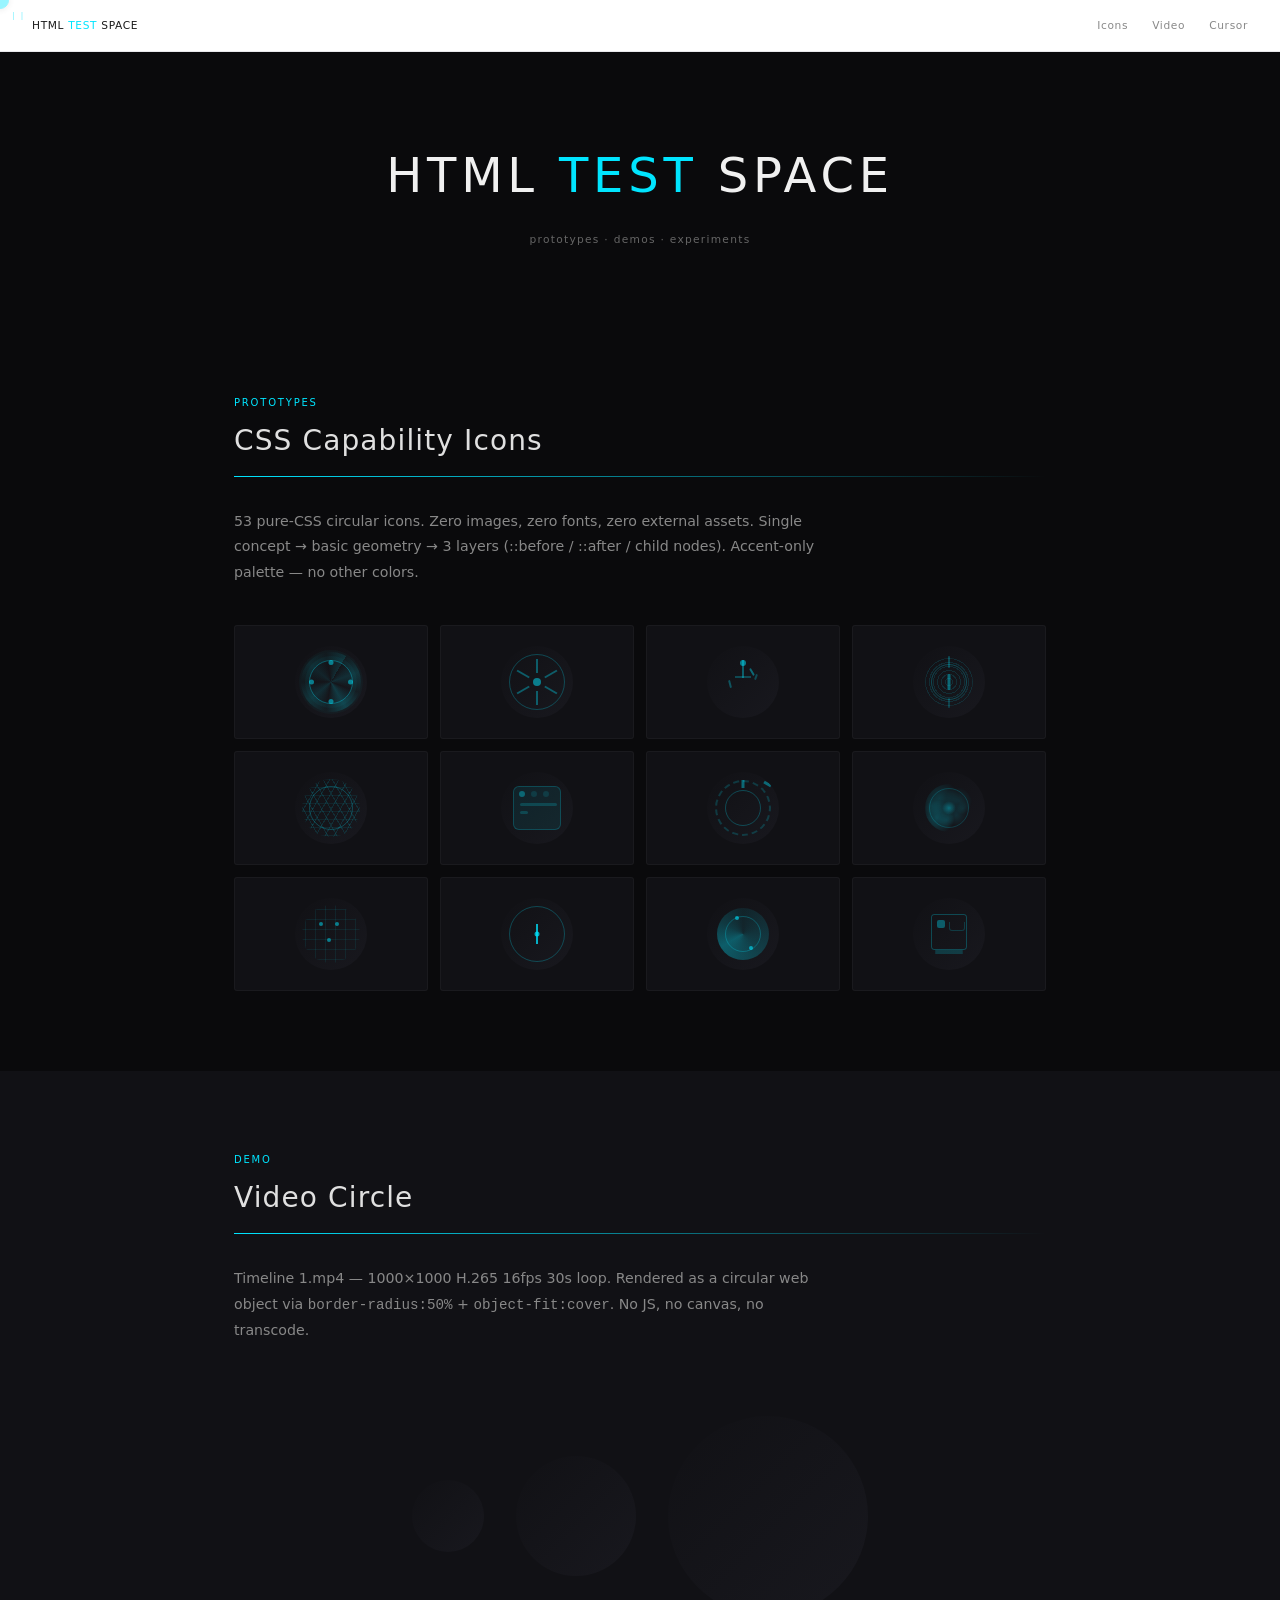
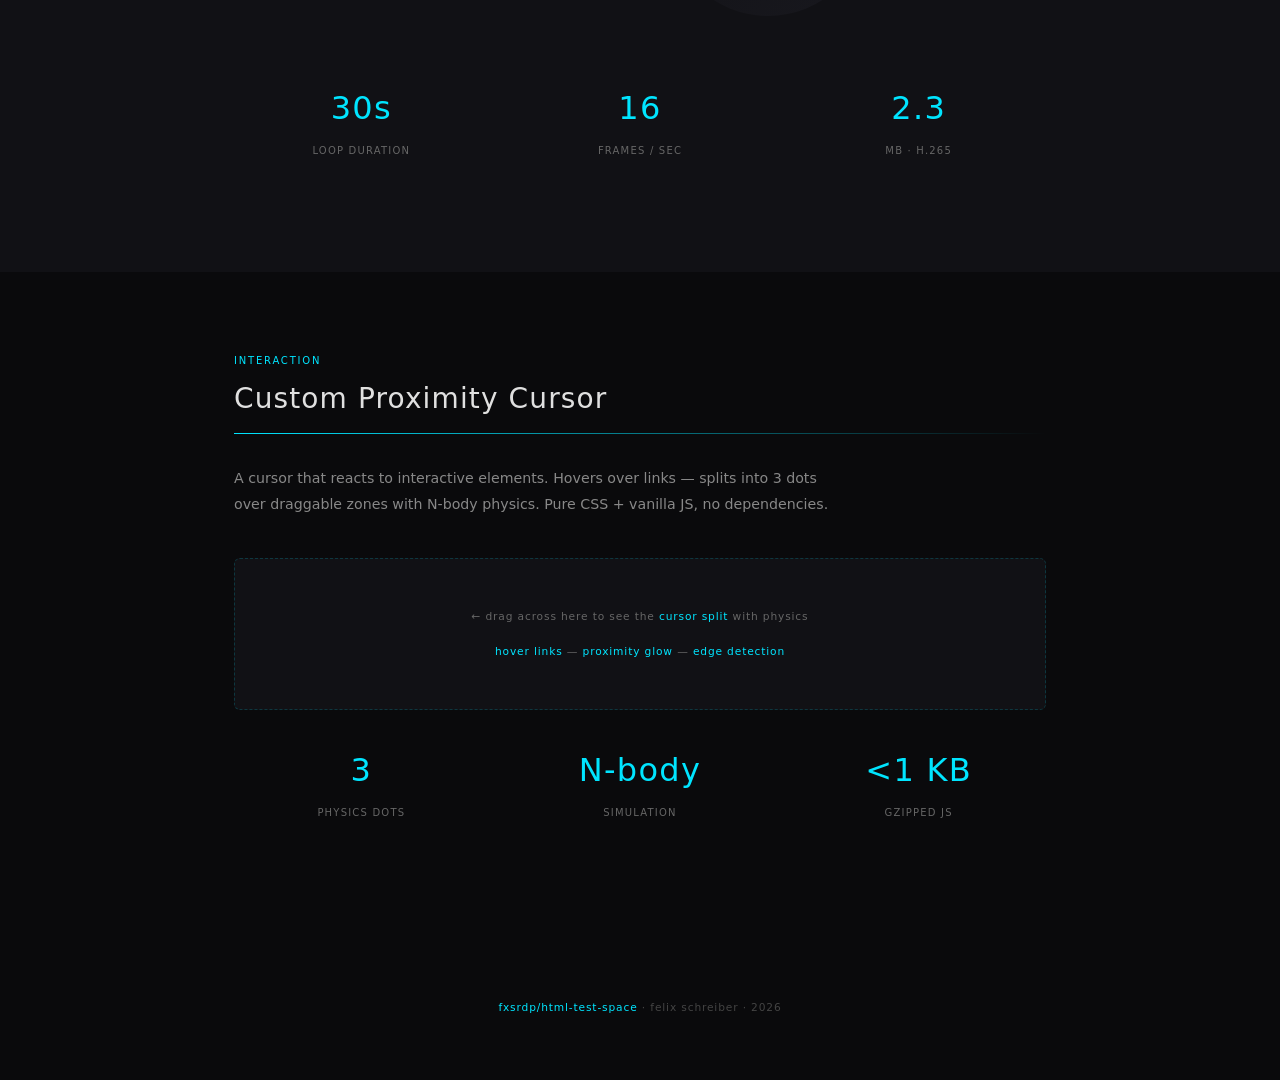
==== index.html @ 5282391e "favicon: cyan solid circle" ====
<!DOCTYPE html>
<html lang="en">
<head>
<meta charset="UTF-8">
<meta name="viewport" content="width=device-width,initial-scale=1.0">
<title>HTML TEST SPACE · felix schreiber</title>
<link rel="icon" href="data:image/svg+xml,<svg xmlns='http://www.w3.org/2000/svg' viewBox='0 0 100 100'><circle cx='50' cy='50' r='50' fill='%2300e5ff'/></svg>">
<link rel="stylesheet" href="css/cursor.css">
<style>
:root{
  --fs-base:clamp(.875rem,1.11vw,1.125rem);
  --fs-sm:calc(var(--fs-base)*.75);
  --fs-lg:clamp(1.25rem,2.5vw,1.75rem);
  --c:#00e5ff;
  --c08:rgba(0,229,255,.08);
  --c12:rgba(0,229,255,.12);
  --c18:rgba(0,229,255,.18);
  --c25:rgba(0,229,255,.25);
  --c35:rgba(0,229,255,.35);
  --c50:rgba(0,229,255,.5);
  --bg1:#0a0a0c;
  --bg2:#111115;
  --bg3:#18181e;
}
*,*::before,*::after{box-sizing:border-box;margin:0;padding:0}
html{scroll-behavior:smooth;background:var(--bg1)}
body{
  font-family:system-ui,-apple-system,sans-serif;
  color:#c8c8cc;
  background:var(--bg1);
  line-height:1.8;
  font-weight:300;
  font-size:var(--fs-base);
  -webkit-font-smoothing:antialiased;
}

/* — navbar — */
.nav{
  position:fixed;top:0;left:0;right:0;z-index:1000;
  background:#fff;
  border-bottom:1px solid #e8e8ec;
  display:flex;align-items:center;justify-content:space-between;
  padding:0 2rem;height:52px;
  font-size:var(--fs-sm);
}
.nav-logo{font-weight:500;color:#1a1a1a;letter-spacing:.06em;text-decoration:none;border:none}
.nav-logo span{color:var(--c);font-weight:300}
.nav-links{display:flex;gap:1.5rem;list-style:none}
.nav-links a{
  color:#888;text-decoration:none;border:none;
  letter-spacing:.06em;transition:color .2s;
  font-weight:350;
}
.nav-links a:hover{color:#1a1a1a}

section{padding:5rem 0}
section:first-of-type{padding-top:calc(5rem + 52px)}
.inner{max-width:860px;margin:0 auto;padding:0 1.5rem}

/* — hero — */
.hero{text-align:center;padding:6rem 0 4rem}
.hero h1{font-weight:200;letter-spacing:.1em;font-size:clamp(1.8rem,4vw,3rem);color:#f0f0f0}
.hero h1 span{color:var(--c)}
.hero .sub{color:#666;font-size:var(--fs-sm);letter-spacing:.12em;margin-top:.75rem}

/* — sec header — */
.sec-label{font-size:10px;color:var(--c);letter-spacing:.18em;text-transform:uppercase;margin-bottom:.25rem;font-weight:400}
.sec-title{font-size:var(--fs-lg);font-weight:300;letter-spacing:.04em;color:#e0e0e0;margin-bottom:2rem}
.sec-title::after{content:'';display:block;width:100%;height:1px;background:linear-gradient(90deg,var(--c),transparent);margin:.6rem 0 0}
.sec-desc{color:#888;margin-bottom:2.5rem;max-width:600px}

/* — icon grid — */
.icon-grid{display:grid;grid-template-columns:repeat(4,1fr);gap:.75rem}
.icon-tile{
  display:flex;align-items:center;justify-content:center;
  padding:1.25rem;background:var(--bg2);border-radius:3px;
  border:1px solid rgba(255,255,255,.04);
  transition:border-color .2s;
}
.icon-tile:hover{border-color:var(--c25)}

/* icon base — 72px circle */
.icon{
  width:72px;height:72px;
  border-radius:50%;position:relative;overflow:hidden;
  flex-shrink:0;
  background:linear-gradient(135deg,var(--bg2) 0%,var(--bg3) 100%);
}

/* — video circle — */
.video-showcase{display:flex;gap:2rem;align-items:center;justify-content:center;flex-wrap:wrap;padding:2rem 0}
.video-circle{
  border-radius:50%;overflow:hidden;position:relative;
  background:linear-gradient(135deg,var(--bg2) 0%,var(--bg3) 100%);
}
.video-circle video{width:100%;height:100%;object-fit:cover;display:block}
.vid-sm{width:72px;height:72px}
.vid-md{width:120px;height:120px}
.vid-lg{width:200px;height:200px}

/* — cursor demo — */
.cursor-demo-area{
  padding:3rem 2rem;background:var(--bg2);border-radius:6px;
  border:1px dashed var(--c18);
  text-align:center;
  transition:border-color .3s;
}
.cursor-demo-area:hover{border-color:var(--c35)}
.cursor-demo-area .hint{color:#666;font-size:var(--fs-sm);letter-spacing:.08em}
.cursor-demo-area .glow{color:var(--c);font-weight:400}

/* — metrics — */
.metric-row{display:grid;grid-template-columns:repeat(3,1fr);gap:1.5rem;margin:2rem 0}
.metric{text-align:center}
.metric .num{font-size:2rem;font-weight:200;color:var(--c);letter-spacing:.04em}
.metric .label{font-size:10px;color:#666;letter-spacing:.12em;text-transform:uppercase;margin-top:.25rem}

/* — links — */
a{color:var(--c);text-decoration:none;border-bottom:1px solid transparent;transition:border-color .2s}
a:hover{border-bottom-color:var(--c)}

/* — footer — */
.footer{text-align:center;padding:4rem 0;color:#444;font-size:var(--fs-sm);letter-spacing:.08em}

/* ================================================
   CSS ICONS — cyan edition
   Same geometry, cyan palette
   ================================================ */

/* fea1 — Stress Cone */
.fe1::before{content:'';position:absolute;inset:6px;border-radius:50%;background:conic-gradient(from 30deg,transparent 0deg,var(--c12) 40deg,transparent 80deg,var(--c18) 120deg,transparent 160deg,var(--c12) 200deg,transparent 240deg,var(--c08) 280deg,transparent 320deg,var(--c12) 360deg)}
.fe1::after{content:'';position:absolute;top:14px;left:14px;right:14px;bottom:14px;border-radius:50%;border:1.5px solid var(--c35);box-shadow:0 0 0 4px rgba(0,229,255,.04),0 0 0 10px rgba(0,229,255,.03)}
.fe1 n{position:absolute;width:5px;height:5px;border-radius:50%;background:var(--c);opacity:.5}
.fe1 n.t{top:14px;left:50%;transform:translateX(-50%)}.fe1 n.r{top:50%;right:14px;transform:translateY(-50%)}
.fe1 n.b{bottom:14px;left:50%;transform:translateX(-50%)}.fe1 n.l{top:50%;left:14px;transform:translateY(-50%)}

/* fea3 — Force Convergence */
.fe3::before{content:'';position:absolute;inset:8px;border-radius:50%;border:1.5px solid var(--c25)}
.fe3::after{content:'';position:absolute;top:50%;left:50%;width:8px;height:8px;border-radius:50%;background:var(--c);opacity:.5;transform:translate(-50%,-50%)}
.fe3 a{position:absolute;width:2px;height:14px;background:var(--c);opacity:.35;top:50%;left:50%;transform-origin:center center}
.fe3 a:nth-child(1){transform:translate(-50%,-50%) rotate(0deg) translateY(-16px)}.fe3 a:nth-child(2){transform:translate(-50%,-50%) rotate(60deg) translateY(-16px)}.fe3 a:nth-child(3){transform:translate(-50%,-50%) rotate(120deg) translateY(-16px)}.fe3 a:nth-child(4){transform:translate(-50%,-50%) rotate(180deg) translateY(-16px)}.fe3 a:nth-child(5){transform:translate(-50%,-50%) rotate(240deg) translateY(-16px)}.fe3 a:nth-child(6){transform:translate(-50%,-50%) rotate(300deg) translateY(-16px)}

/* fea6 — Fracture Analysis */
.fe6::before{content:'';position:absolute;top:14px;left:50%;width:2px;height:18px;background:var(--c35);transform:translateX(-50%)}
.fe6::after{content:'';position:absolute;top:30px;left:28px;width:16px;height:2px;background:var(--c25)}
.fe6 z{position:absolute;width:2px;height:8px;background:var(--c);border-radius:1px}
.fe6 z:nth-child(1){top:22px;left:44px;opacity:.4;transform:rotate(-30deg)}.fe6 z:nth-child(2){top:28px;left:48px;opacity:.25;transform:rotate(20deg);height:6px}.fe6 z:nth-child(3){top:34px;left:22px;opacity:.3;transform:rotate(-15deg)}
.fe6 f{position:absolute;top:14px;left:50%;width:6px;height:6px;border-radius:50%;background:var(--c);opacity:.5;transform:translateX(-50%)}

/* am1 — Layered Radial */
.am1::before{content:'';position:absolute;inset:12px;border-radius:50%;background:repeating-radial-gradient(circle at 50% 50%,transparent,transparent 3px,var(--c12) 3px,var(--c12) 4px)}
.am1::after{content:'';position:absolute;top:18px;left:18px;right:18px;bottom:18px;border-radius:50%;border:1.5px solid var(--c25)}
.am1 l{position:absolute;left:50%;transform:translateX(-50%);border-radius:2px;background:var(--c)}
.am1 l:nth-child(1){top:10px;width:2px;height:12px;opacity:.25}.am1 l:nth-child(2){top:28px;width:3px;height:16px;opacity:.4}.am1 l:nth-child(3){bottom:10px;width:2px;height:10px;opacity:.2}

/* am6 — Honeycomb Infill */
.am6::before{content:'';position:absolute;inset:0;border-radius:50%;background:repeating-linear-gradient(60deg,var(--c12) 0px,var(--c12) 1px,transparent 1px,transparent 8px),repeating-linear-gradient(-60deg,var(--c12) 0px,var(--c12) 1px,transparent 1px,transparent 8px),repeating-linear-gradient(0deg,var(--c08) 0px,var(--c08) 1px,transparent 1px,transparent 8px);mask:radial-gradient(circle,black 55%,transparent 58%);-webkit-mask:radial-gradient(circle,black 55%,transparent 58%)}
.am6::after{content:'';position:absolute;inset:14px;border-radius:50%;border:1.5px solid var(--c25)}

/* mac1 — App Window */
.mc1::before{content:'';position:absolute;top:14px;left:12px;right:12px;bottom:14px;border-radius:6px;background:var(--c08);border:1.5px solid rgba(0,229,255,.2)}
.mc1::after{content:'';position:absolute;top:19px;left:18px;width:6px;height:6px;border-radius:50%;background:var(--c35);box-shadow:12px 0 0 var(--c12),24px 0 0 var(--c12)}
.mc1 c{position:absolute;left:19px;right:6px;height:3px;border-radius:2px;background:var(--c18)}
.mc1 c:nth-child(1){top:31px;right:16px}.mc1 c:nth-child(2){top:39px;right:18px;width:8px}

/* ci1 — Pipeline Ring */
.ci1::before{content:'';position:absolute;inset:8px;border-radius:50%;border:2px dashed var(--c18)}
.ci1::after{content:'';position:absolute;inset:18px;border-radius:50%;border:1.5px solid var(--c25)}
.ci1 a{position:absolute;width:3px;height:8px;background:var(--c);opacity:.4}
.ci1 a:nth-child(1){top:8px;left:50%;transform:translateX(-50%)}
.ci1 a:nth-child(2){top:8px;right:10px;transform:rotate(120deg)}

/* ai2 — Neural Mesh */
.ai2::before{content:'';position:absolute;inset:12px;border-radius:50%;background:radial-gradient(circle at 30% 30%,var(--c18) 0%,transparent 40%),radial-gradient(circle at 70% 35%,var(--c12) 0%,transparent 30%),radial-gradient(circle at 25% 70%,var(--c25) 0%,transparent 35%),radial-gradient(circle at 65% 65%,var(--c12) 0%,transparent 25%),radial-gradient(circle at 50% 50%,var(--c35) 0%,transparent 20%),radial-gradient(circle at 15% 45%,var(--c08) 0%,transparent 20%),radial-gradient(circle at 80% 50%,var(--c08) 0%,transparent 15%),radial-gradient(circle at 45% 75%,var(--c12) 0%,transparent 18%)}
.ai2::after{content:'';position:absolute;inset:16px;border-radius:50%;border:1.5px solid var(--c18)}

/* ai5 — Weight Matrix */
.ai5::before{content:'';position:absolute;inset:0;border-radius:50%;background:repeating-linear-gradient(0deg,var(--c08) 0px,var(--c08) 1px,transparent 1px,transparent 10px),repeating-linear-gradient(90deg,var(--c08) 0px,var(--c08) 1px,transparent 1px,transparent 10px);mask:radial-gradient(circle,black 55%,transparent 58%);-webkit-mask:radial-gradient(circle,black 55%,transparent 58%)}
.ai5 w{position:absolute;width:4px;height:4px;border-radius:50%;background:var(--c);opacity:.5}
.ai5 w:nth-child(1){top:24px;left:24px}
.ai5 w:nth-child(2){top:24px;right:28px}
.ai5 w:nth-child(3){bottom:28px;left:32px}

/* ds1 — Direction Compass */
.ds1::before{content:'';position:absolute;inset:8px;border-radius:50%;border:1.5px solid var(--c25)}
.ds1 p{position:absolute;top:50%;left:50%;width:2px;height:20px;background:var(--c);opacity:.5;transform:translate(-50%,-50%)}
.ds1 p:last-child{width:20px;height:2px}
.ds1 c{position:absolute;top:50%;left:50%;width:5px;height:5px;border-radius:50%;background:var(--c);opacity:.7;transform:translate(-50%,-50%)}

/* ds6 — Growth Spiral */
.ds6::before{content:'';position:absolute;inset:10px;border-radius:50%;background:conic-gradient(from 0deg,var(--c08) 0deg,var(--c12) 60deg,var(--c18) 120deg,var(--c25) 180deg,var(--c35) 240deg,var(--c18) 300deg,var(--c08) 360deg)}
.ds6::after{content:'';position:absolute;inset:18px;border-radius:50%;border:1.5px solid var(--c25)}
.ds6 p{position:absolute;width:4px;height:4px;border-radius:50%;background:var(--c);opacity:.6}
.ds6 p:nth-child(1){top:18px;left:28px}
.ds6 p:nth-child(2){bottom:20px;right:26px}

/* rx-ll — Local LLM */
.rxll::before{content:'';position:absolute;top:16px;left:18px;right:18px;bottom:20px;border:1.5px solid var(--c25);border-radius:3px}
.rxll::after{content:'';position:absolute;top:22px;left:24px;width:8px;height:8px;border-radius:2px;background:var(--c35)}
.rxll l{position:absolute;bottom:16px;left:22px;right:22px;height:2px;border-radius:1px;background:var(--c18)}
.rxll l:nth-child(2){bottom:18px;height:2px}
.rxll s{position:absolute;top:24px;right:20px;width:16px;height:9px;border:1.5px solid var(--c18);border-radius:0 0 3px 3px;border-top:none}

@media(max-width:768px){
  .nav{padding:0 1rem}
  .nav-links{gap:.75rem;font-size:11px}
  .icon-grid{grid-template-columns:repeat(2,1fr)}
  .video-showcase{gap:1rem}
  .metric-row{grid-template-columns:1fr;gap:1rem}
}
</style>
</head>
<body>

<!-- cursor element -->
<div id="cur"><div class="dot d1"></div><div class="dot d2"></div><div class="dot d3"></div></div>

<!-- ═══════ NAV ═══════ -->
<nav class="nav">
<a href="#" class="nav-logo">HTML <span>TEST</span> SPACE</a>
<ul class="nav-links">
<li><a href="#icons">Icons</a></li>
<li><a href="#video">Video</a></li>
<li><a href="#cursor">Cursor</a></li>
</ul>
</nav>

<!-- ═══════ HERO ═══════ -->
<section class="hero">
<h1>HTML <span>TEST</span> SPACE</h1>
<p class="sub">prototypes · demos · experiments</p>
</section>

<!-- ═══════ CSS ICONS ═══════ -->
<section id="icons">
<div class="inner">
<div class="sec-label">prototypes</div>
<h2 class="sec-title">CSS Capability Icons</h2>
<p class="sec-desc">53 pure-CSS circular icons. Zero images, zero fonts, zero external assets. Single concept → basic geometry → 3 layers (::before / ::after / child nodes). Accent-only palette — no other colors.</p>

<div class="icon-grid">
<div class="icon-tile"><div class="icon fe1"><n class="t"></n><n class="r"></n><n class="b"></n><n class="l"></n></div></div>
<div class="icon-tile"><div class="icon fe3"><a></a><a></a><a></a><a></a><a></a><a></a></div></div>
<div class="icon-tile"><div class="icon fe6"><z></z><z></z><z></z><f></f></div></div>
<div class="icon-tile"><div class="icon am1"><l></l><l></l><l></l></div></div>

<div class="icon-tile"><div class="icon am6"></div></div>
<div class="icon-tile"><div class="icon mc1"><c></c><c></c></div></div>
<div class="icon-tile"><div class="icon ci1"><a></a><a></a></div></div>
<div class="icon-tile"><div class="icon ai2"></div></div>

<div class="icon-tile"><div class="icon ai5"><w></w><w></w><w></w></div></div>
<div class="icon-tile"><div class="icon ds1"><p></p><p></p><c></c></div></div>
<div class="icon-tile"><div class="icon ds6"><p></p><p></p></div></div>
<div class="icon-tile"><div class="icon rxll"><l></l><l></l><s></s></div></div>
</div>
</div>
</section>

<!-- ═══════ VIDEO CIRCLE ═══════ -->
<section id="video" style="background:var(--bg2)">
<div class="inner">
<div class="sec-label">demo</div>
<h2 class="sec-title">Video Circle</h2>
<p class="sec-desc">Timeline 1.mp4 — 1000×1000 H.265 16fps 30s loop. Rendered as a circular web object via <code>border-radius:50%</code> + <code>object-fit:cover</code>. No JS, no canvas, no transcode.</p>

<div class="video-showcase" data-drag="true">
<div class="video-circle vid-sm"><video src="images/timeline_1.mp4" autoplay loop muted playsinline></video></div>
<div class="video-circle vid-md"><video src="images/timeline_1.mp4" autoplay loop muted playsinline></video></div>
<div class="video-circle vid-lg"><video src="images/timeline_1.mp4" autoplay loop muted playsinline></video></div>
</div>

<div class="metric-row" style="margin-top:2rem">
<div class="metric"><div class="num">30s</div><div class="label">loop duration</div></div>
<div class="metric"><div class="num">16</div><div class="label">frames / sec</div></div>
<div class="metric"><div class="num">2.3</div><div class="label">MB · H.265</div></div>
</div>
</div>
</section>

<!-- ═══════ CUSTOM CURSOR ═══════ -->
<section id="cursor">
<div class="inner">
<div class="sec-label">interaction</div>
<h2 class="sec-title">Custom Proximity Cursor</h2>
<p class="sec-desc">A cursor that reacts to interactive elements. <span class="glow">Hovers</span> over links — <span class="glow">splits into 3 dots</span> over draggable zones with N-body physics. Pure CSS + vanilla JS, no dependencies.</p>

<div class="cursor-demo-area" data-drag="true">
<p class="hint">← drag across here to see the <span class="glow">cursor split</span> with physics</p>
<p class="hint" style="margin-top:1rem"><a href="#icons">hover links</a> — <a href="#video">proximity glow</a> — <a href="#cursor">edge detection</a></p>
</div>

<div class="metric-row" style="margin-top:2rem">
<div class="metric"><div class="num">3</div><div class="label">physics dots</div></div>
<div class="metric"><div class="num">N-body</div><div class="label">simulation</div></div>
<div class="metric"><div class="num">&lt;1 KB</div><div class="label">gzipped JS</div></div>
</div>
</div>
</section>

<!-- ═══════ FOOTER ═══════ -->
<div class="footer">
<a href="https://github.com/fxsrdp/html-test-space">fxsrdp/html-test-space</a> · felix schreiber · 2026
</div>

<script src="js/cursor.js"></script>
</body>
</html>
---- css/cursor.css ----
/* custom proximity cursor — cyan edition */
body{cursor:none!important}
body *,a,button,input,textarea,[onclick],.btn,.nav-links a,.cur-card,.nav-toggle,.nav-logo{cursor:none!important}

#cur{position:fixed;top:0;left:0;width:1vw;height:1vw;min-width:10px;min-height:10px;max-width:18px;max-height:18px;border:1.5px solid rgba(0,229,255,.7);border-radius:50%;pointer-events:none;z-index:99999;transform:translate(-50%,-50%);transition:width .1s,height .1s,background .1s,filter .1s,opacity .1s;opacity:0}
#cur.on{background:rgba(0,229,255,1);border-color:rgba(0,229,255,1);width:1.4vw;height:1.4vw;min-width:16px;min-height:16px;max-width:28px;max-height:28px;filter:drop-shadow(0 1px 3px rgba(0,0,0,.2))}
#cur.vis{opacity:1}
#cur.split{background:transparent!important;border-color:transparent!important}

#cur .dot{position:absolute;width:52%;height:52%;border-radius:50%;background:rgba(0,229,255,1);pointer-events:none;top:50%;left:50%;transform:translate(-50%,-50%) scale(0);opacity:0}
#cur.split .dot{opacity:1;transform:translate(-50%,-50%) scale(1)}
#cur.rejoin .dot{transform:translate(-50%,-50%) scale(0)!important;transition:transform .25s ease-in}

#milestone-marker{position:fixed;top:12px;left:12px;z-index:9999;font-family:system-ui,-apple-system,sans-serif;font-size:10px;font-weight:400;letter-spacing:.12em;color:rgba(255,255,255,.15);pointer-events:none;text-transform:uppercase;line-height:1}
#milestone-marker .hl{color:rgba(0,229,255,.35)}
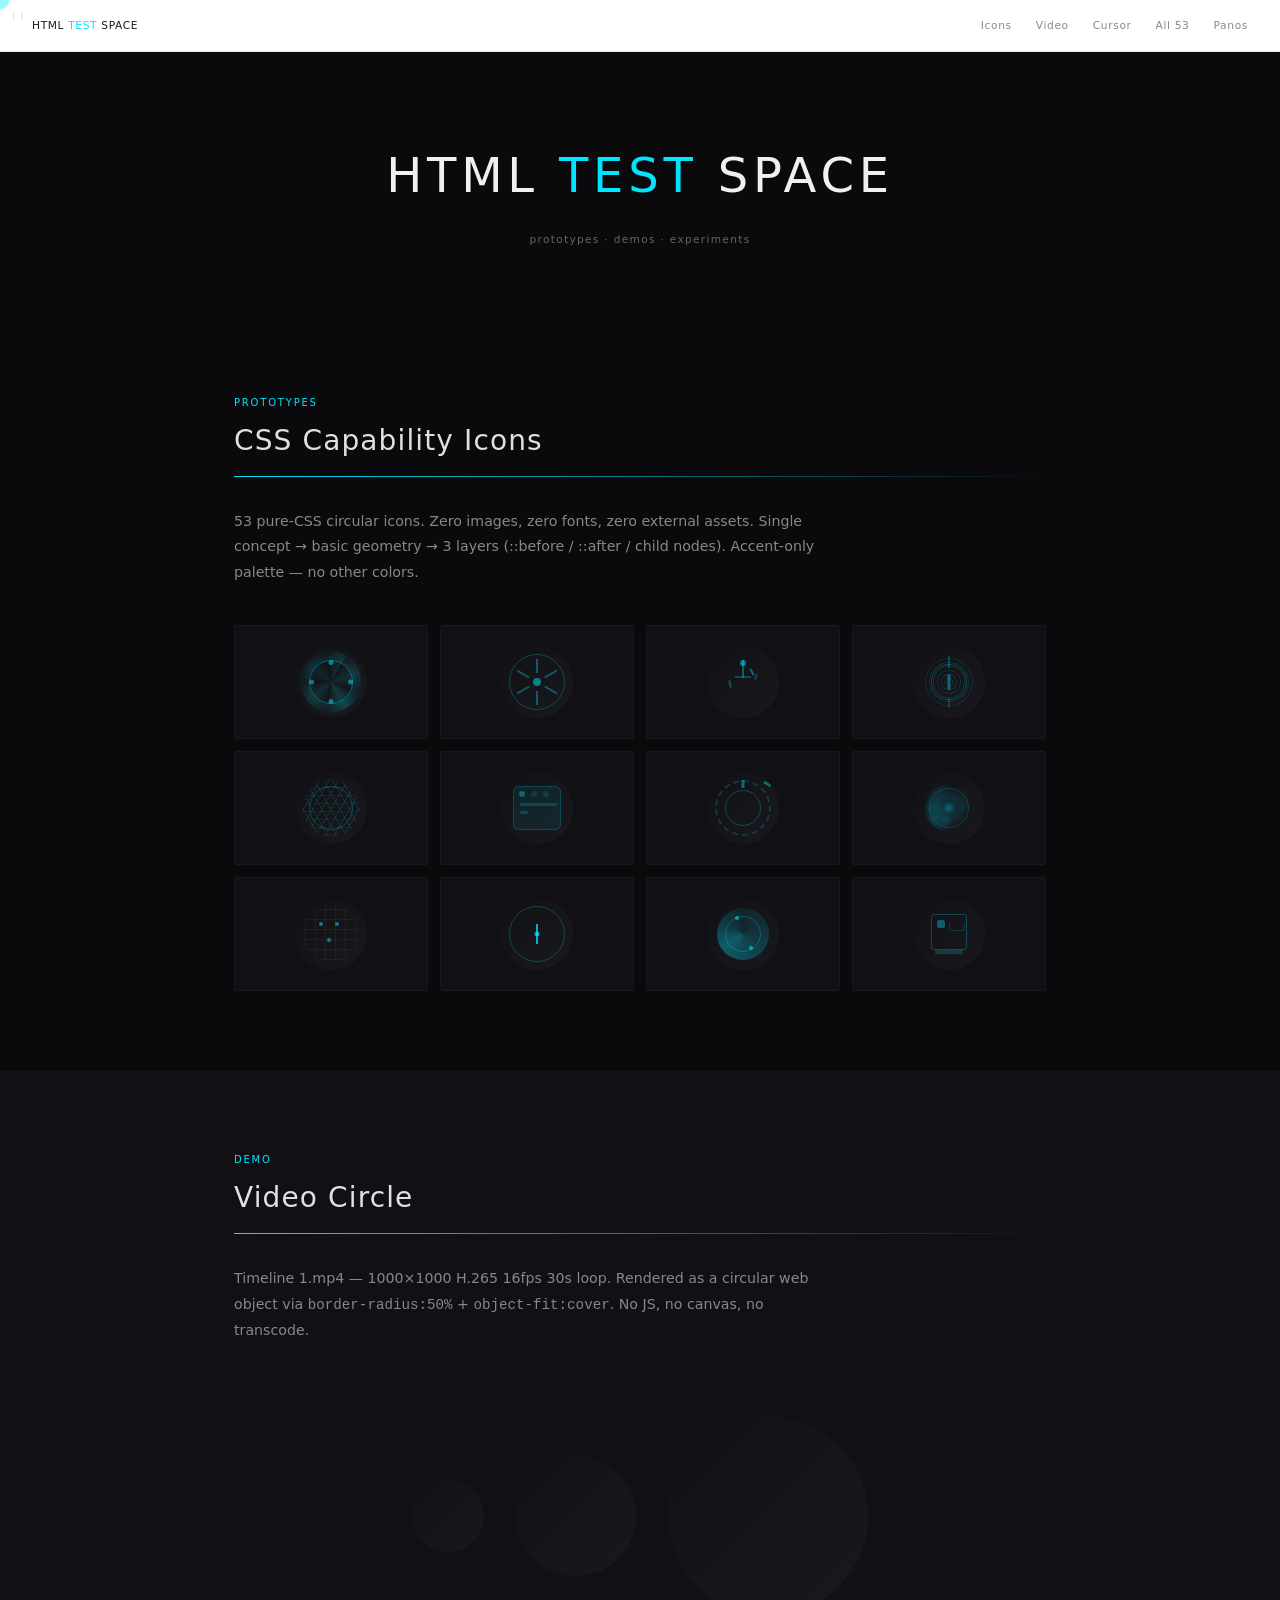
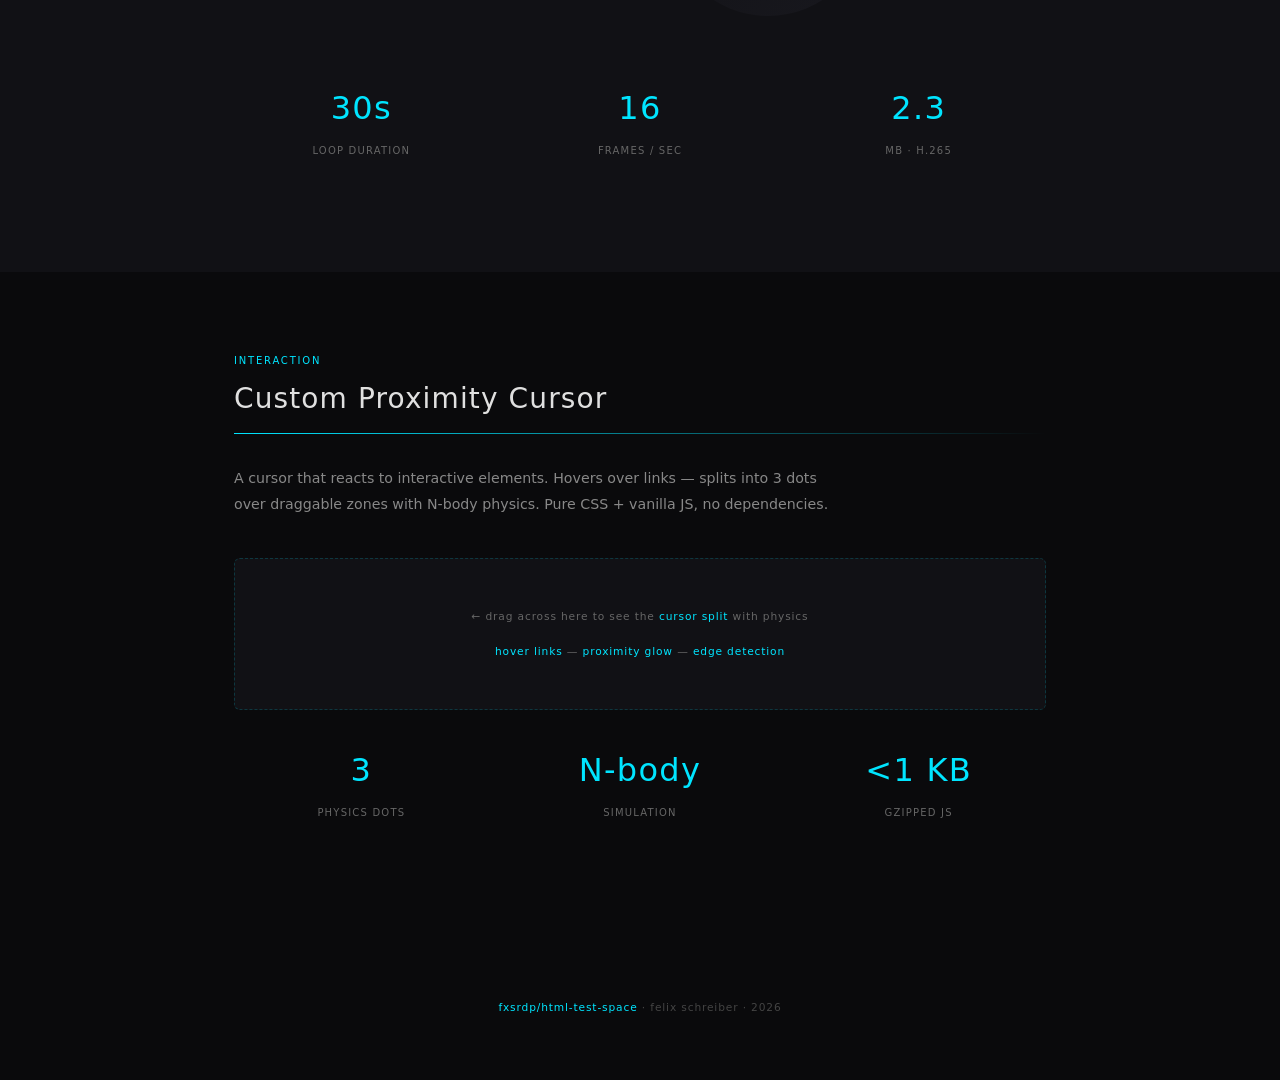
==== commit 5945fbaf: "subpages: icons (all 53 cyan) + panos (2 A-Frame spheres), navbar links" ====
--- a/index.html
+++ b/index.html
@@ -222,6 +222,8 @@
 <li><a href="#icons">Icons</a></li>
 <li><a href="#video">Video</a></li>
 <li><a href="#cursor">Cursor</a></li>
+<li><a href="icons.html">All 53</a></li>
+<li><a href="panos.html">Panos</a></li>
 </ul>
 </nav>
 
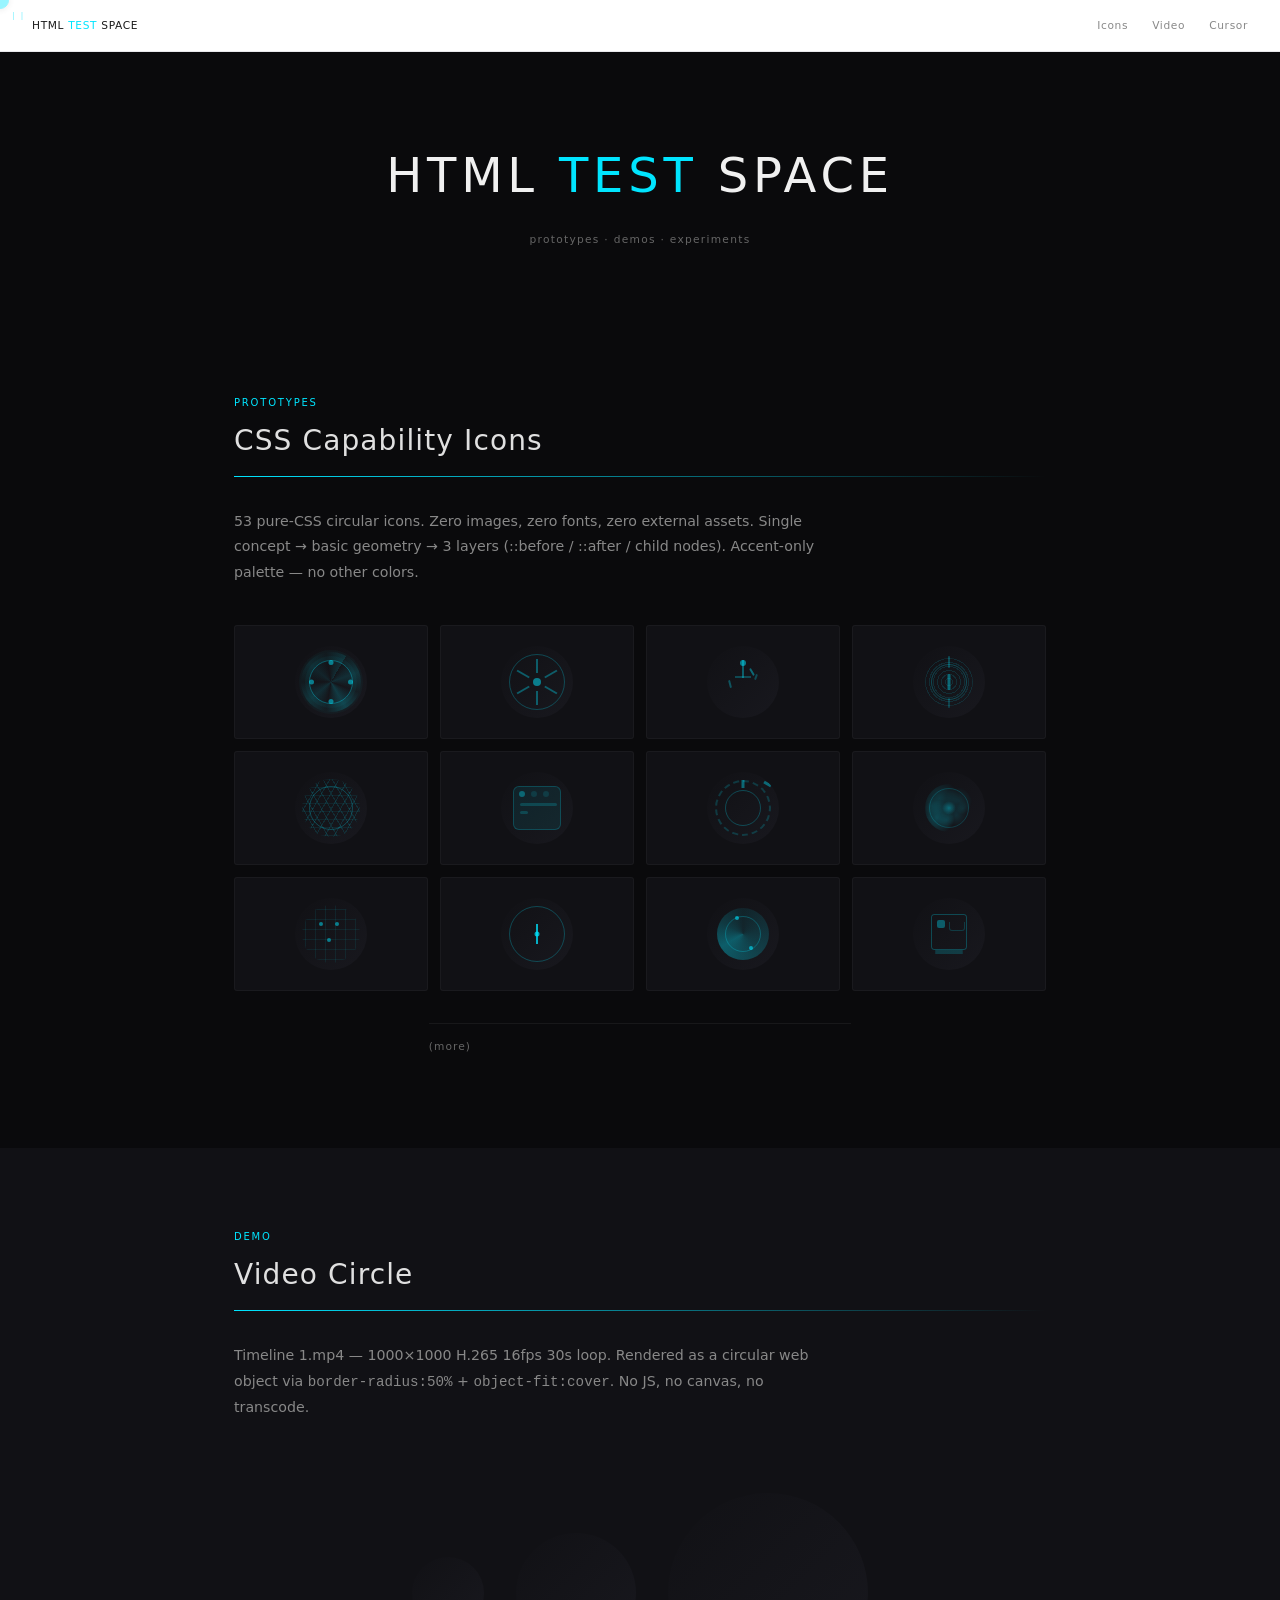
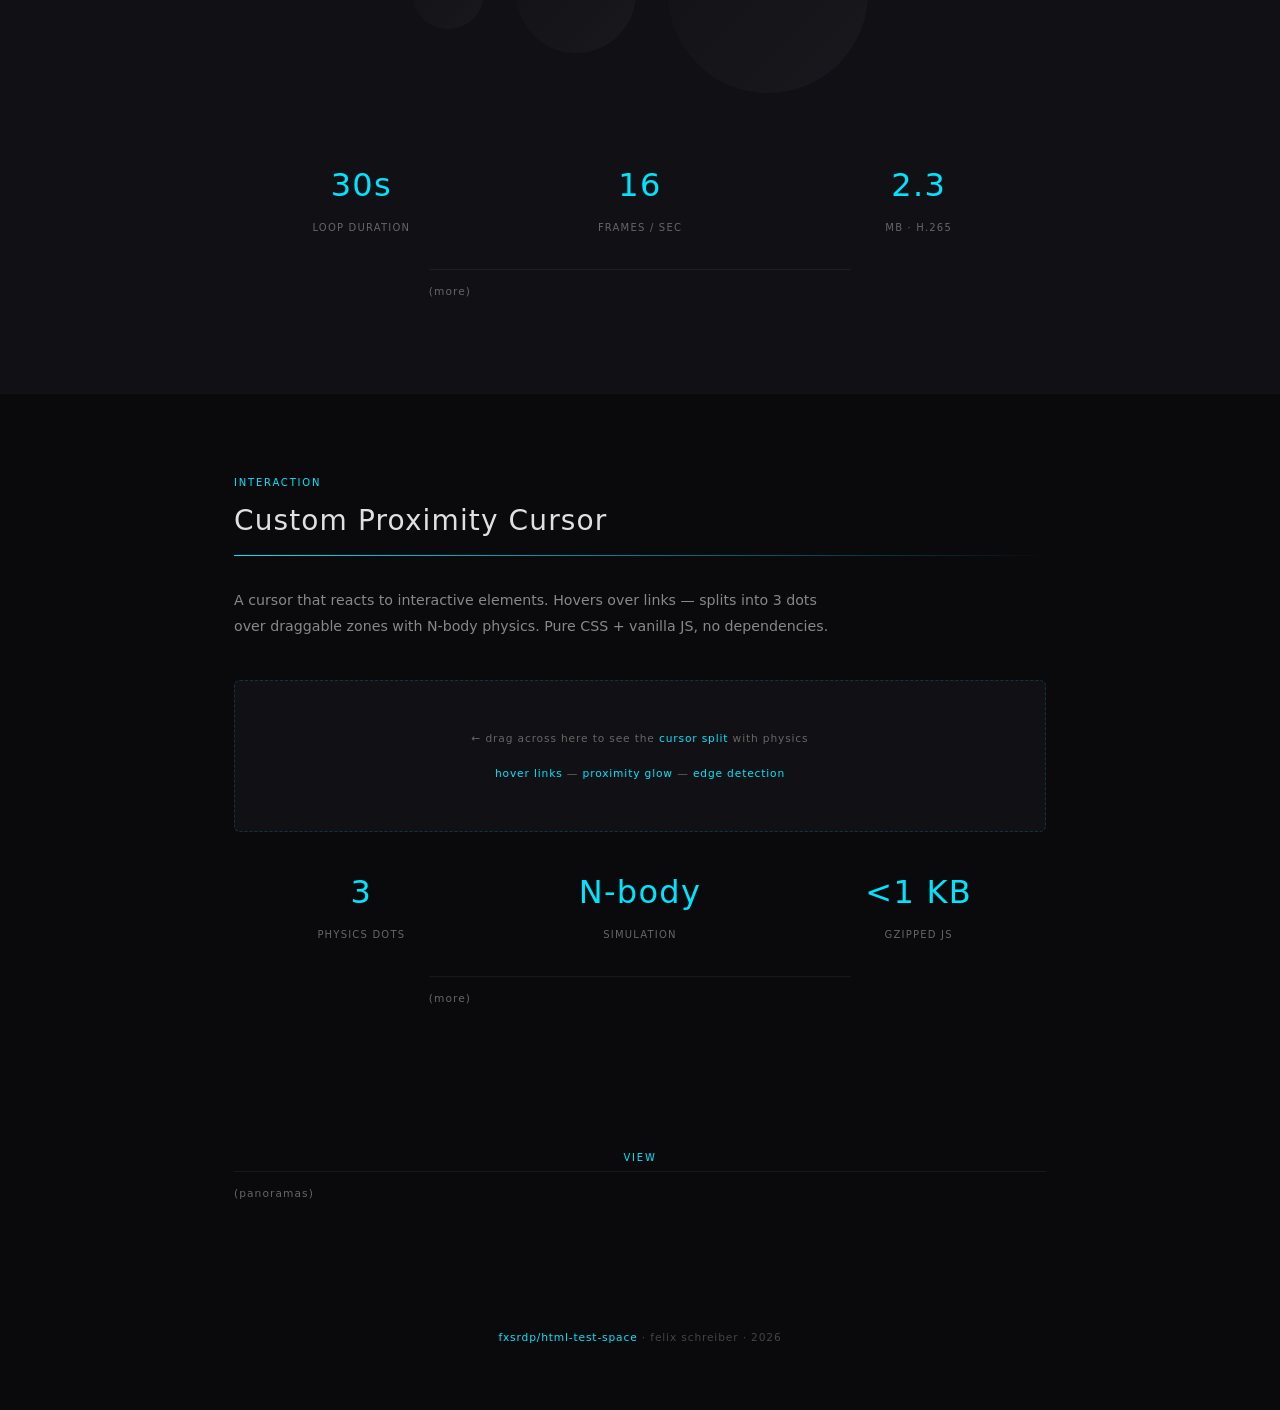
==== commit 76978ae6: "navbar: section-only anchors, (more) bars under each section for subpages" ====
--- a/index.html
+++ b/index.html
@@ -119,6 +119,18 @@
 a{color:var(--c);text-decoration:none;border-bottom:1px solid transparent;transition:border-color .2s}
 a:hover{border-bottom-color:var(--c)}
 
+/* — more bar (subpage link) — */
+.more-bar{
+  display:flex;align-items:center;
+  width:33vw;height:5vh;
+  margin:2rem auto 0;
+  text-decoration:none;border:none;
+  color:#666;font-size:var(--fs-sm);letter-spacing:.1em;
+  border-top:1px solid rgba(255,255,255,.06);
+  transition:color .2s,border-color .2s;
+}
+.more-bar:hover{color:var(--c);border-color:var(--c25)}
+
 /* — footer — */
 .footer{text-align:center;padding:4rem 0;color:#444;font-size:var(--fs-sm);letter-spacing:.08em}
 
@@ -222,8 +234,6 @@
 <li><a href="#icons">Icons</a></li>
 <li><a href="#video">Video</a></li>
 <li><a href="#cursor">Cursor</a></li>
-<li><a href="icons.html">All 53</a></li>
-<li><a href="panos.html">Panos</a></li>
 </ul>
 </nav>
 
@@ -254,9 +264,10 @@
 <div class="icon-tile"><div class="icon ai5"><w></w><w></w><w></w></div></div>
 <div class="icon-tile"><div class="icon ds1"><p></p><p></p><c></c></div></div>
 <div class="icon-tile"><div class="icon ds6"><p></p><p></p></div></div>
-<div class="icon-tile"><div class="icon rxll"><l></l><l></l><s></s></div></div>
-</div>
-</div>
+  <div class="icon-tile"><div class="icon rxll"><l></l><l></l><s></s></div></div>
+</div>
+</div>
+<a href="icons.html" class="more-bar">(more)</a>
 </section>
 
 <!-- ═══════ VIDEO CIRCLE ═══════ -->
@@ -278,6 +289,7 @@
 <div class="metric"><div class="num">2.3</div><div class="label">MB · H.265</div></div>
 </div>
 </div>
+<a href="video.html" class="more-bar">(more)</a>
 </section>
 
 <!-- ═══════ CUSTOM CURSOR ═══════ -->
@@ -298,6 +310,15 @@
 <div class="metric"><div class="num">&lt;1 KB</div><div class="label">gzipped JS</div></div>
 </div>
 </div>
+<a href="cursor.html" class="more-bar">(more)</a>
+</section>
+
+<!-- ═══════ ALSO ═══════ -->
+<section style="padding:3rem 0">
+<div class="inner" style="text-align:center">
+<div class="sec-label">view</div>
+<a href="panos.html" class="more-bar" style="width:auto;margin:0 auto">(panoramas)</a>
+</div>
 </section>
 
 <!-- ═══════ FOOTER ═══════ -->
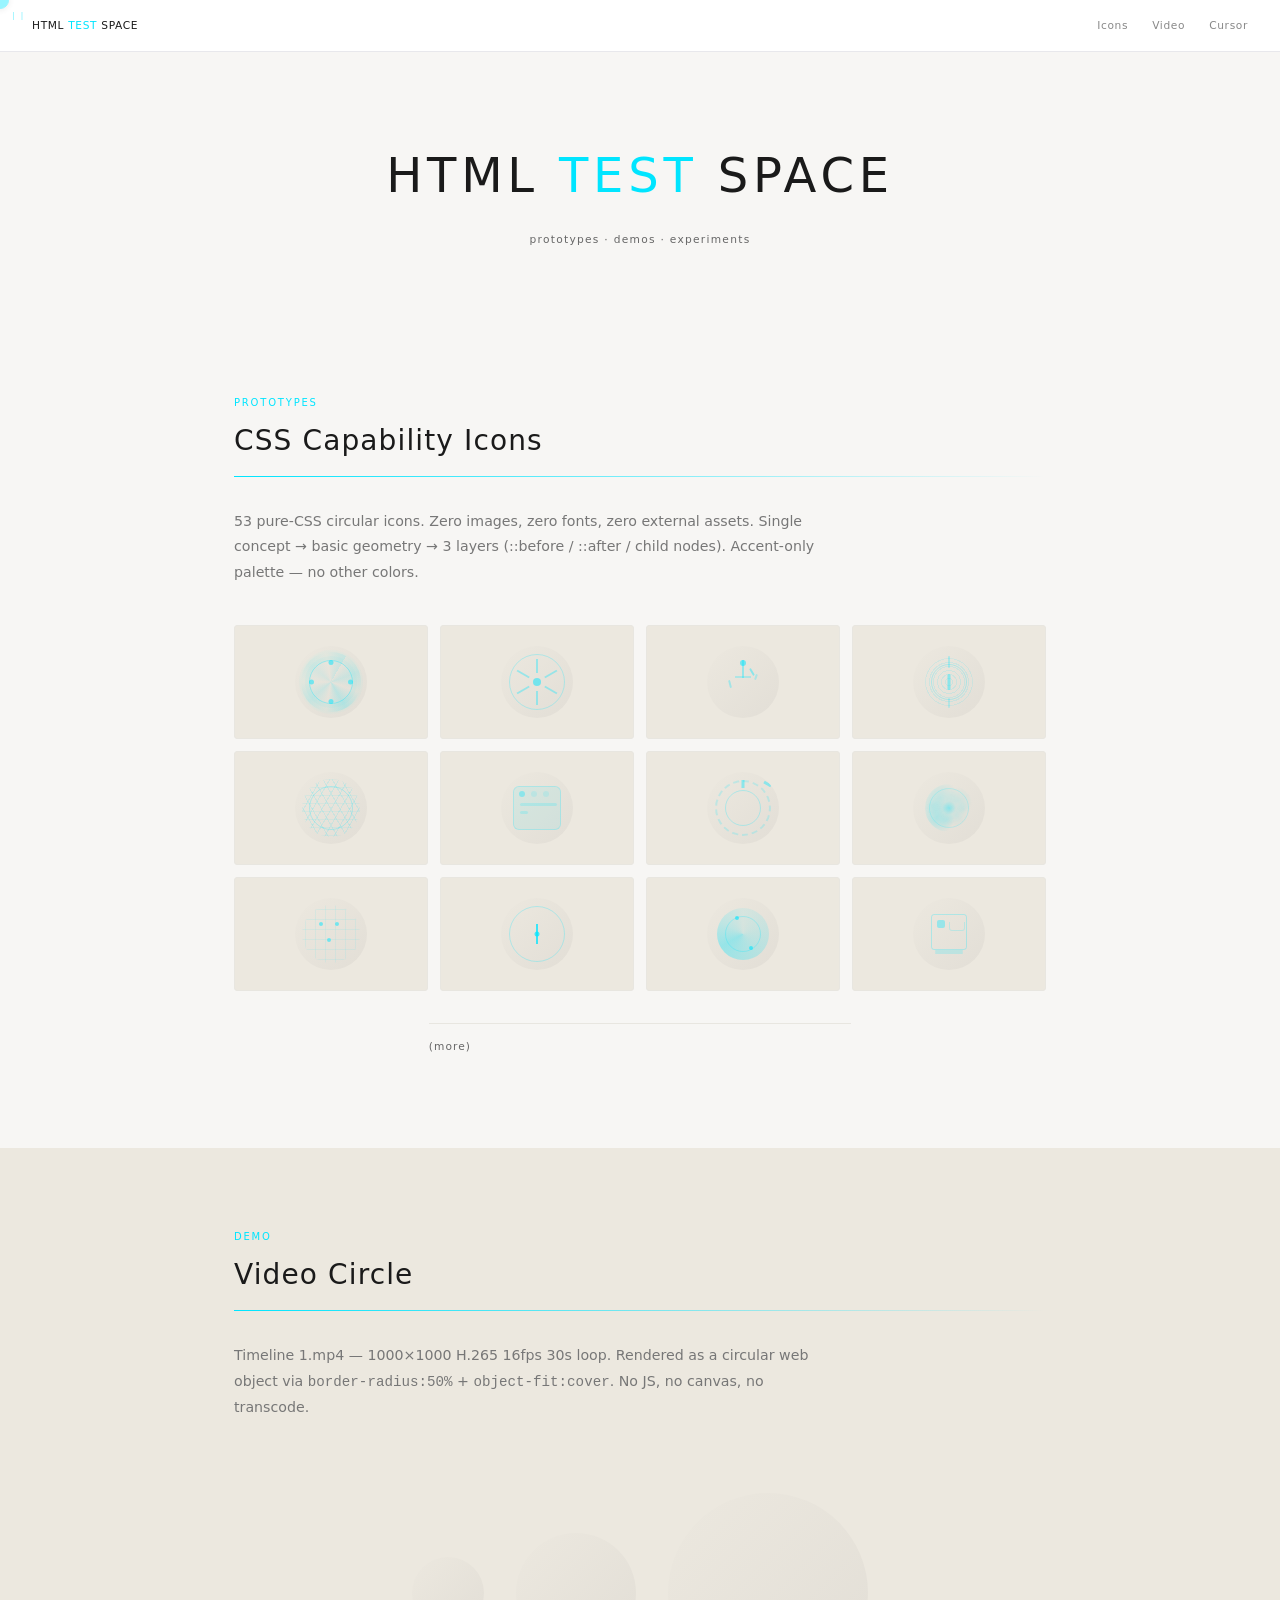
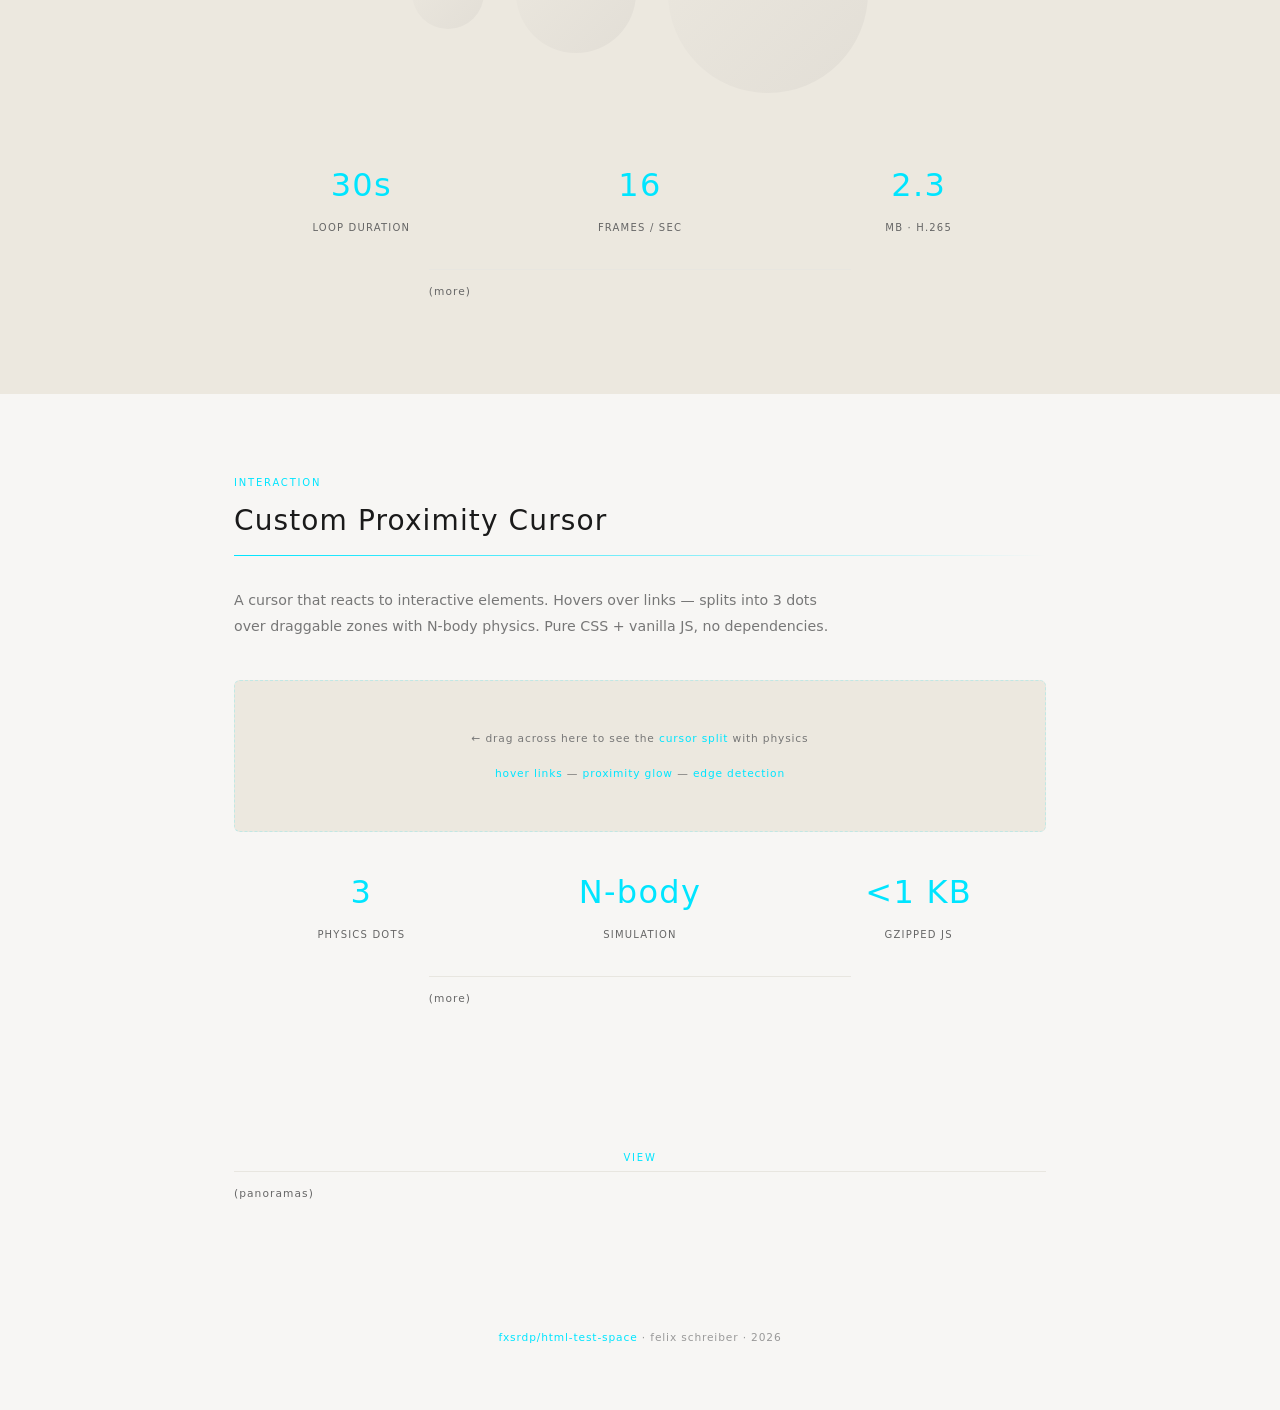
==== commit e0a10c10: "theme: white bg (#f7f6f4) on index + all subpages" ====
--- a/index.html
+++ b/index.html
@@ -18,15 +18,15 @@
   --c25:rgba(0,229,255,.25);
   --c35:rgba(0,229,255,.35);
   --c50:rgba(0,229,255,.5);
-  --bg1:#0a0a0c;
-  --bg2:#111115;
-  --bg3:#18181e;
+  --bg1:#f7f6f4;
+  --bg2:#ece8df;
+  --bg3:#e2ded6;
 }
 *,*::before,*::after{box-sizing:border-box;margin:0;padding:0}
 html{scroll-behavior:smooth;background:var(--bg1)}
 body{
   font-family:system-ui,-apple-system,sans-serif;
-  color:#c8c8cc;
+  color:#2c2c2c;
   background:var(--bg1);
   line-height:1.8;
   font-weight:300;
@@ -59,22 +59,22 @@
 
 /* — hero — */
 .hero{text-align:center;padding:6rem 0 4rem}
-.hero h1{font-weight:200;letter-spacing:.1em;font-size:clamp(1.8rem,4vw,3rem);color:#f0f0f0}
+.hero h1{font-weight:200;letter-spacing:.1em;font-size:clamp(1.8rem,4vw,3rem);color:#1a1a1a}
 .hero h1 span{color:var(--c)}
 .hero .sub{color:#666;font-size:var(--fs-sm);letter-spacing:.12em;margin-top:.75rem}
 
 /* — sec header — */
 .sec-label{font-size:10px;color:var(--c);letter-spacing:.18em;text-transform:uppercase;margin-bottom:.25rem;font-weight:400}
-.sec-title{font-size:var(--fs-lg);font-weight:300;letter-spacing:.04em;color:#e0e0e0;margin-bottom:2rem}
+.sec-title{font-size:var(--fs-lg);font-weight:300;letter-spacing:.04em;color:#1a1a1a;margin-bottom:2rem}
 .sec-title::after{content:'';display:block;width:100%;height:1px;background:linear-gradient(90deg,var(--c),transparent);margin:.6rem 0 0}
-.sec-desc{color:#888;margin-bottom:2.5rem;max-width:600px}
+.sec-desc{color:#777;margin-bottom:2.5rem;max-width:600px}
 
 /* — icon grid — */
 .icon-grid{display:grid;grid-template-columns:repeat(4,1fr);gap:.75rem}
 .icon-tile{
   display:flex;align-items:center;justify-content:center;
   padding:1.25rem;background:var(--bg2);border-radius:3px;
-  border:1px solid rgba(255,255,255,.04);
+  border:1px solid #e8e6e0;
   transition:border-color .2s;
 }
 .icon-tile:hover{border-color:var(--c25)}
@@ -106,7 +106,7 @@
   transition:border-color .3s;
 }
 .cursor-demo-area:hover{border-color:var(--c35)}
-.cursor-demo-area .hint{color:#666;font-size:var(--fs-sm);letter-spacing:.08em}
+.cursor-demo-area .hint{color:#777;font-size:var(--fs-sm);letter-spacing:.08em}
 .cursor-demo-area .glow{color:var(--c);font-weight:400}
 
 /* — metrics — */
@@ -126,13 +126,13 @@
   margin:2rem auto 0;
   text-decoration:none;border:none;
   color:#666;font-size:var(--fs-sm);letter-spacing:.1em;
-  border-top:1px solid rgba(255,255,255,.06);
+  border-top:1px solid #e8e6e0;
   transition:color .2s,border-color .2s;
 }
 .more-bar:hover{color:var(--c);border-color:var(--c25)}
 
 /* — footer — */
-.footer{text-align:center;padding:4rem 0;color:#444;font-size:var(--fs-sm);letter-spacing:.08em}
+.footer{text-align:center;padding:4rem 0;color:#999;font-size:var(--fs-sm);letter-spacing:.08em}
 
 /* ================================================
    CSS ICONS — cyan edition
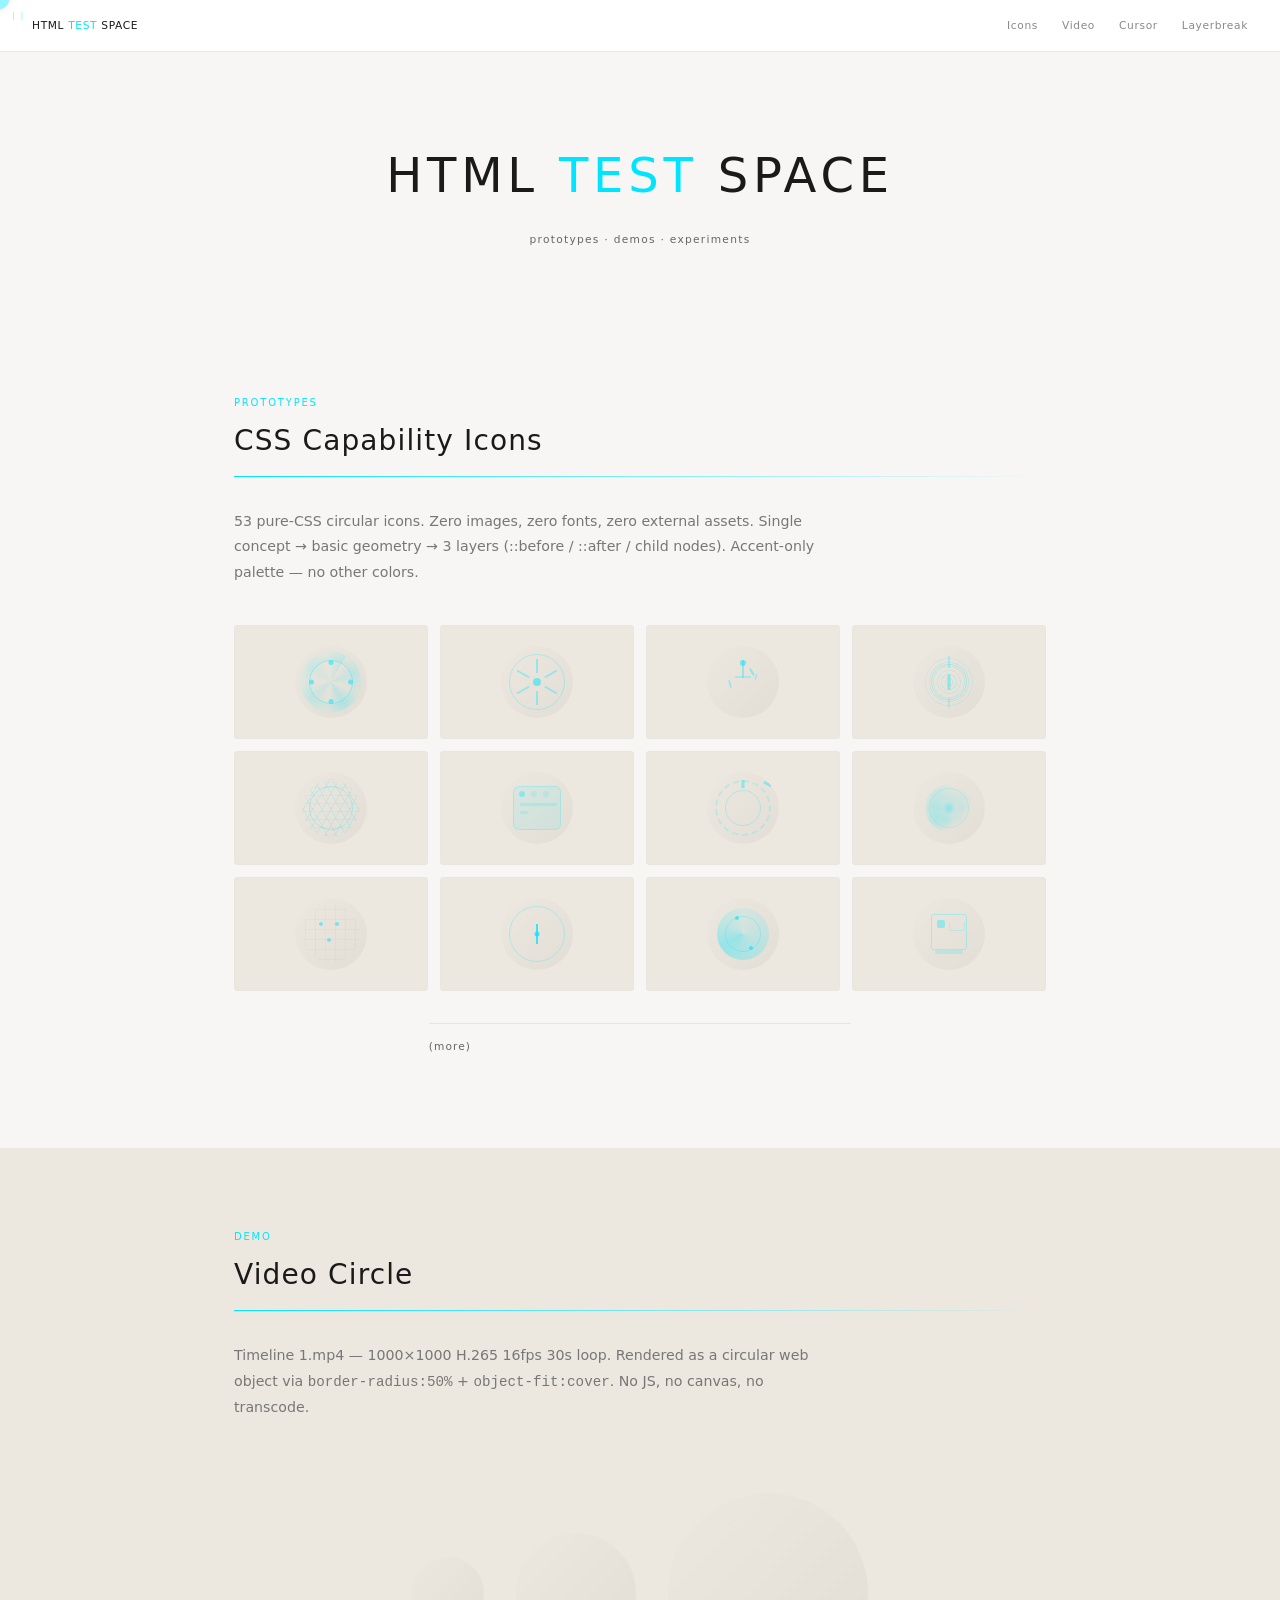
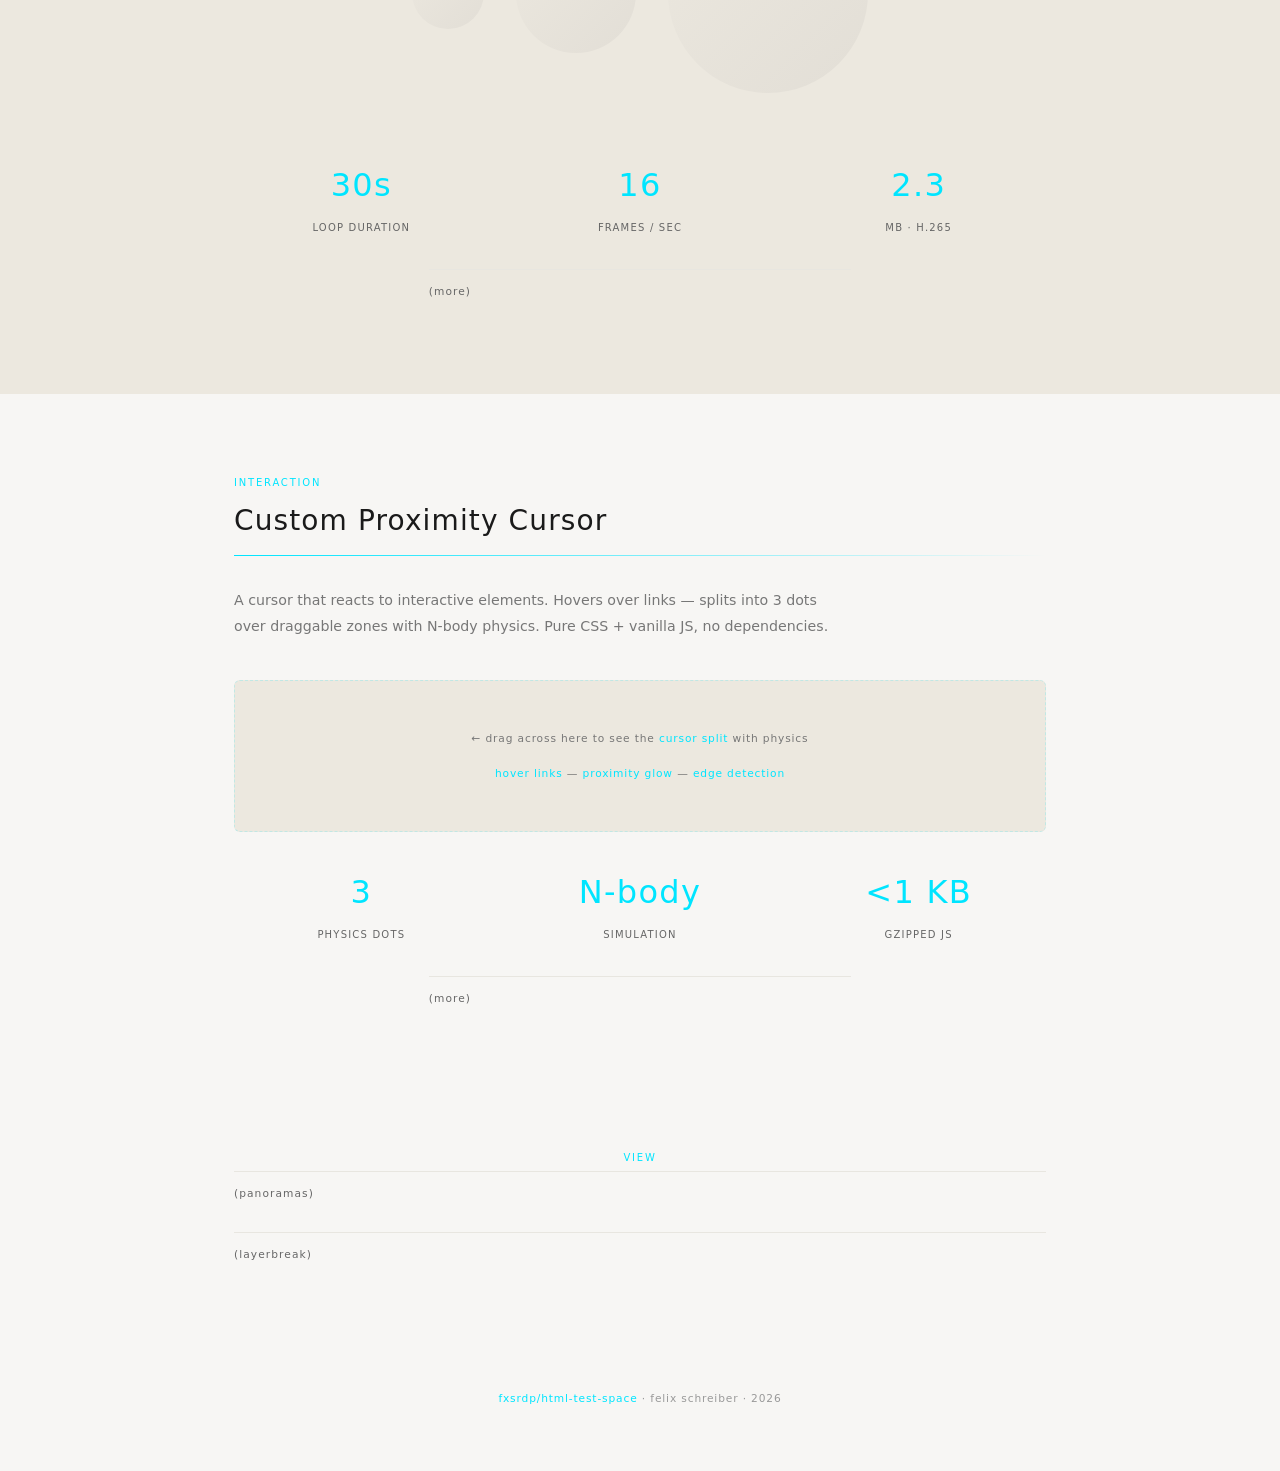
==== commit bb60e327: "layerbreak: gentle monster SG — depth decomposition + 3 generated magazine scenes" ====
--- a/index.html
+++ b/index.html
@@ -234,6 +234,7 @@
 <li><a href="#icons">Icons</a></li>
 <li><a href="#video">Video</a></li>
 <li><a href="#cursor">Cursor</a></li>
+<li><a href="layerbreak.html">Layerbreak</a></li>
 </ul>
 </nav>
 
@@ -318,6 +319,7 @@
 <div class="inner" style="text-align:center">
 <div class="sec-label">view</div>
 <a href="panos.html" class="more-bar" style="width:auto;margin:0 auto">(panoramas)</a>
+<a href="layerbreak.html" class="more-bar" style="width:auto;margin:1rem auto 0">(layerbreak)</a>
 </div>
 </section>
 
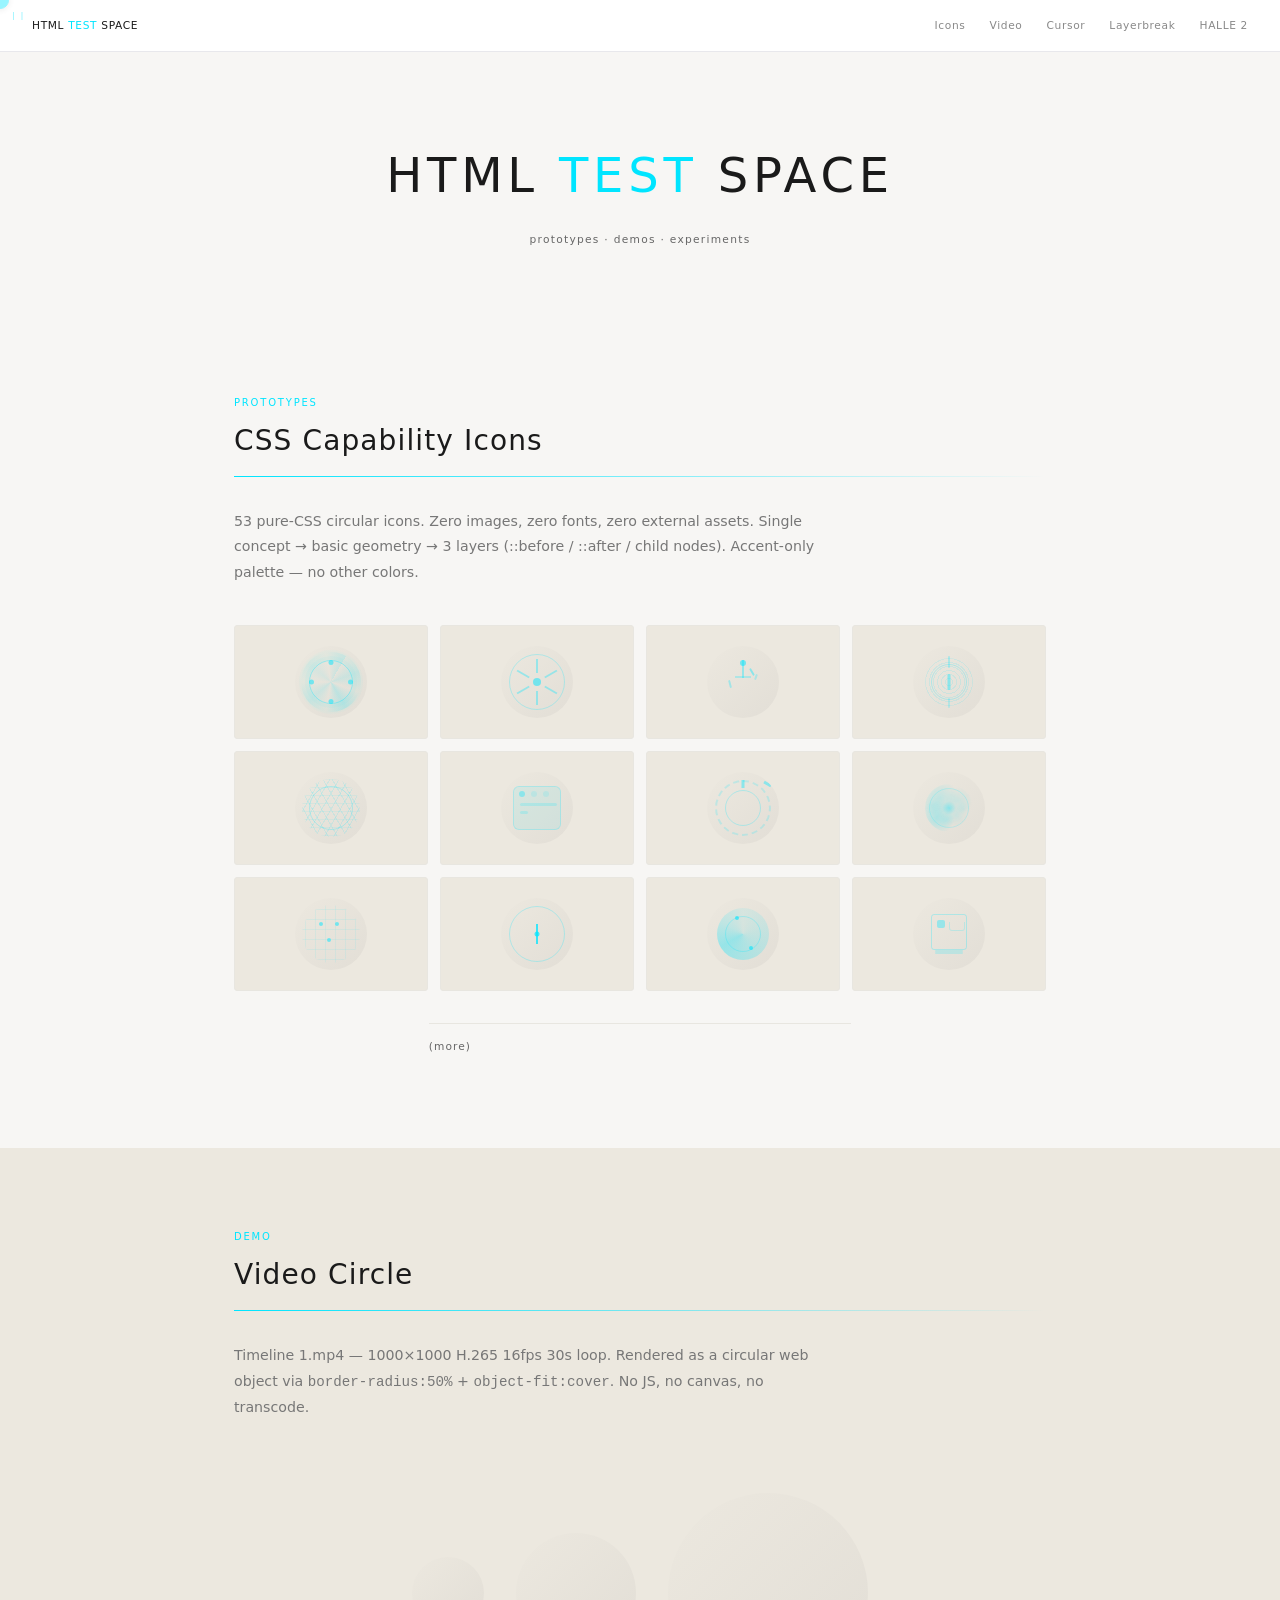
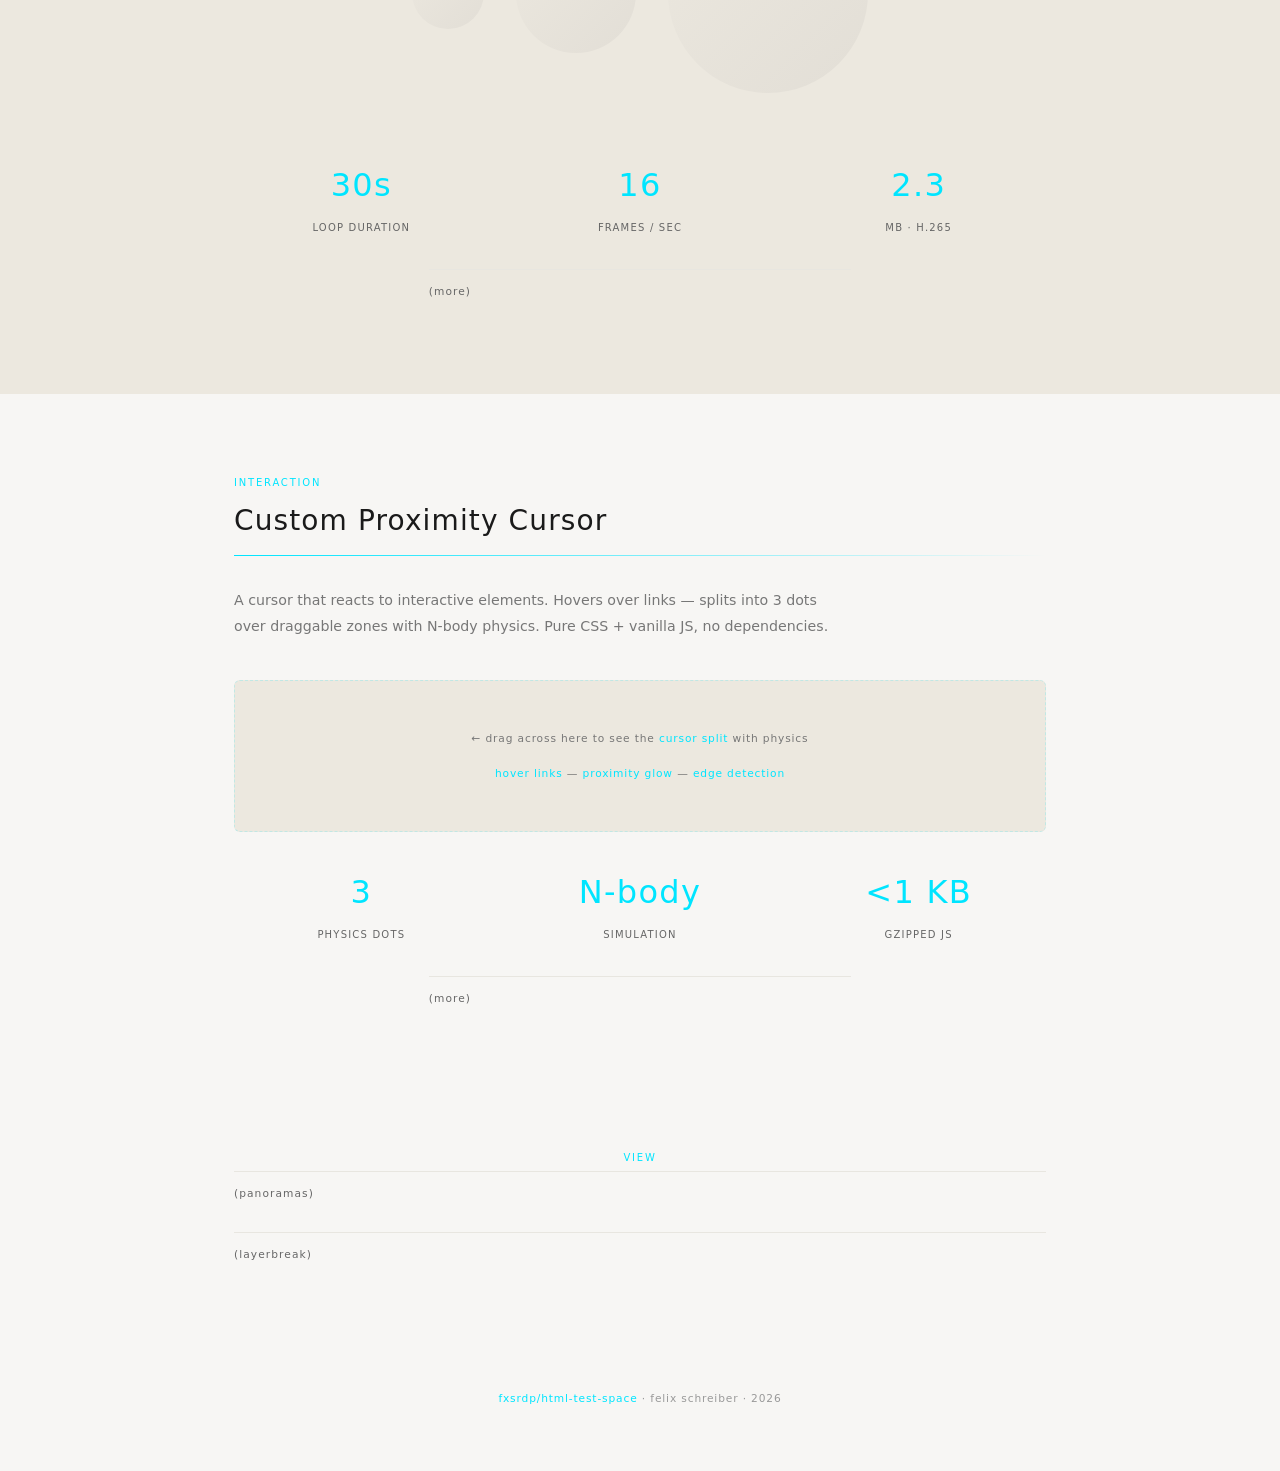
==== commit 298f0bb2: "Add HALLE 2 layerbreak link to index nav" ====
--- a/index.html
+++ b/index.html
@@ -235,6 +235,7 @@
 <li><a href="#video">Video</a></li>
 <li><a href="#cursor">Cursor</a></li>
 <li><a href="layerbreak.html">Layerbreak</a></li>
+<li><a href="halle_layerbreak.html">HALLE 2</a></li>
 </ul>
 </nav>
 
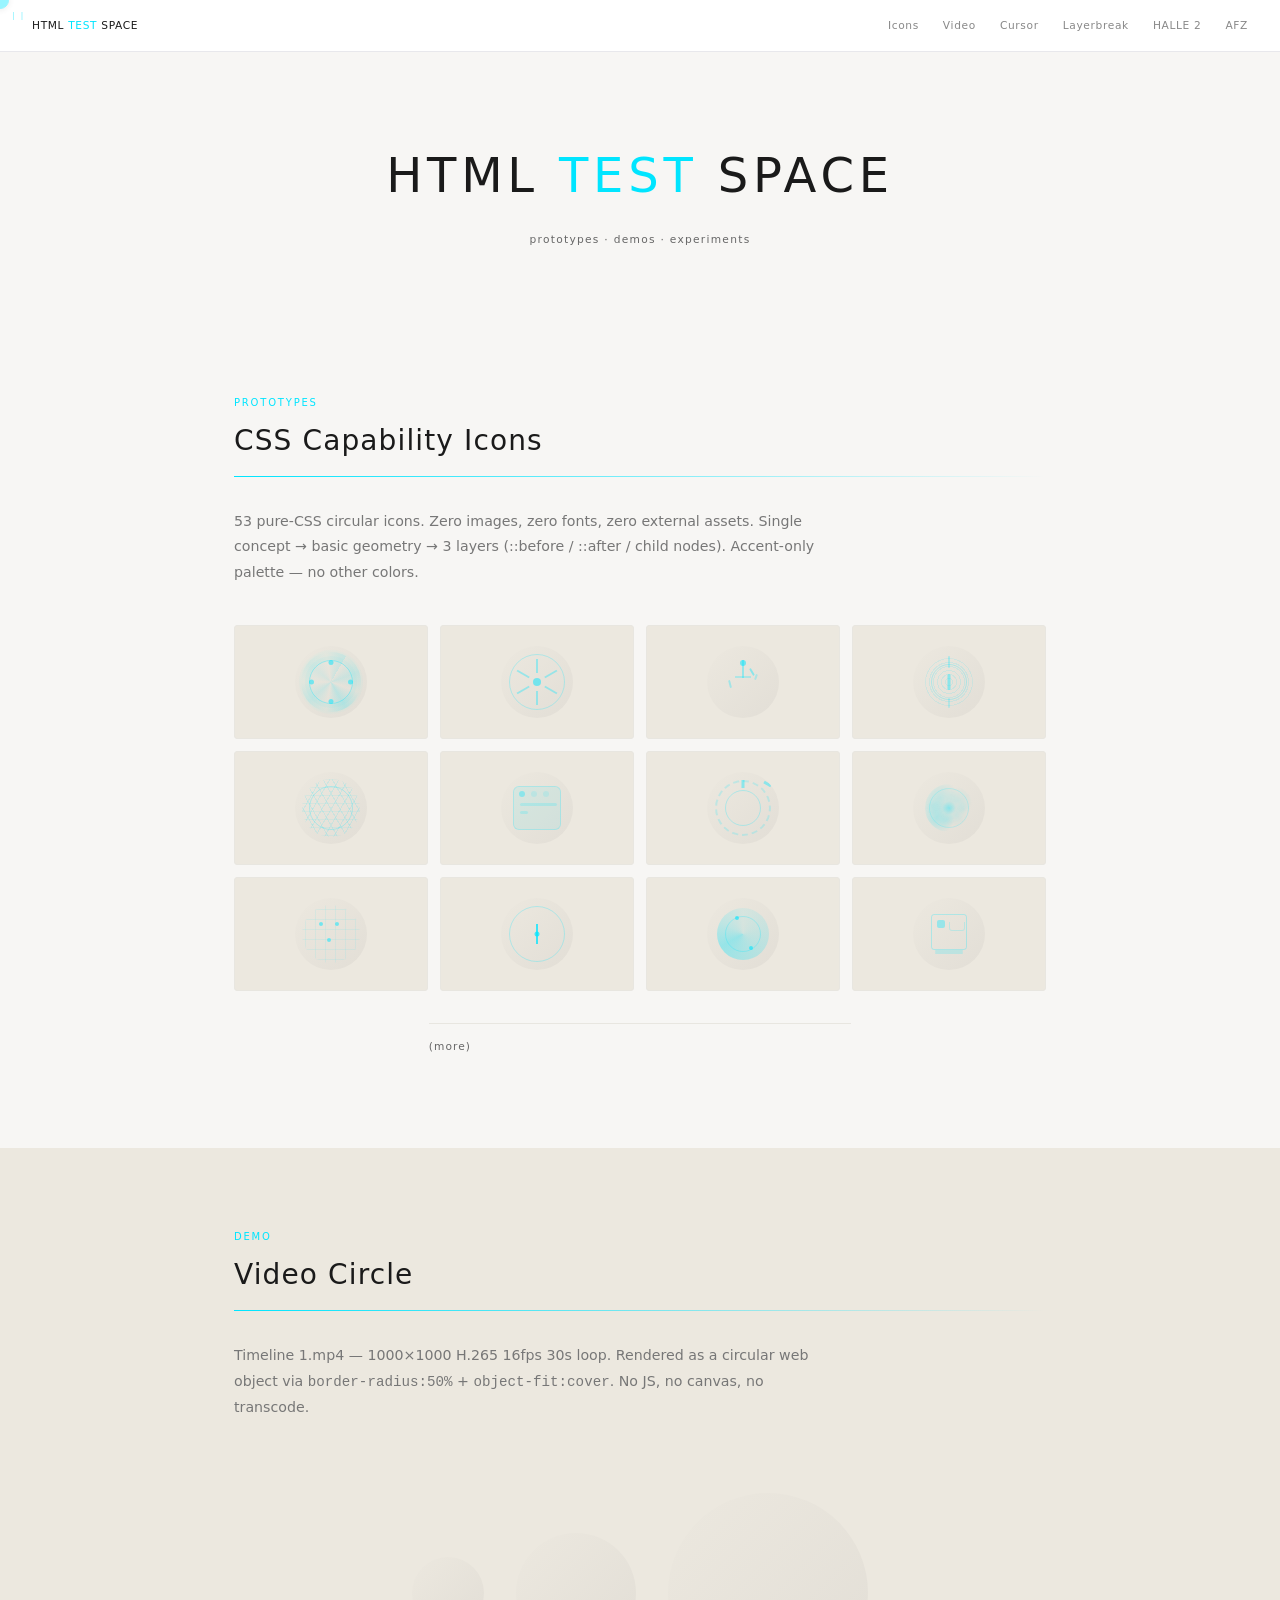
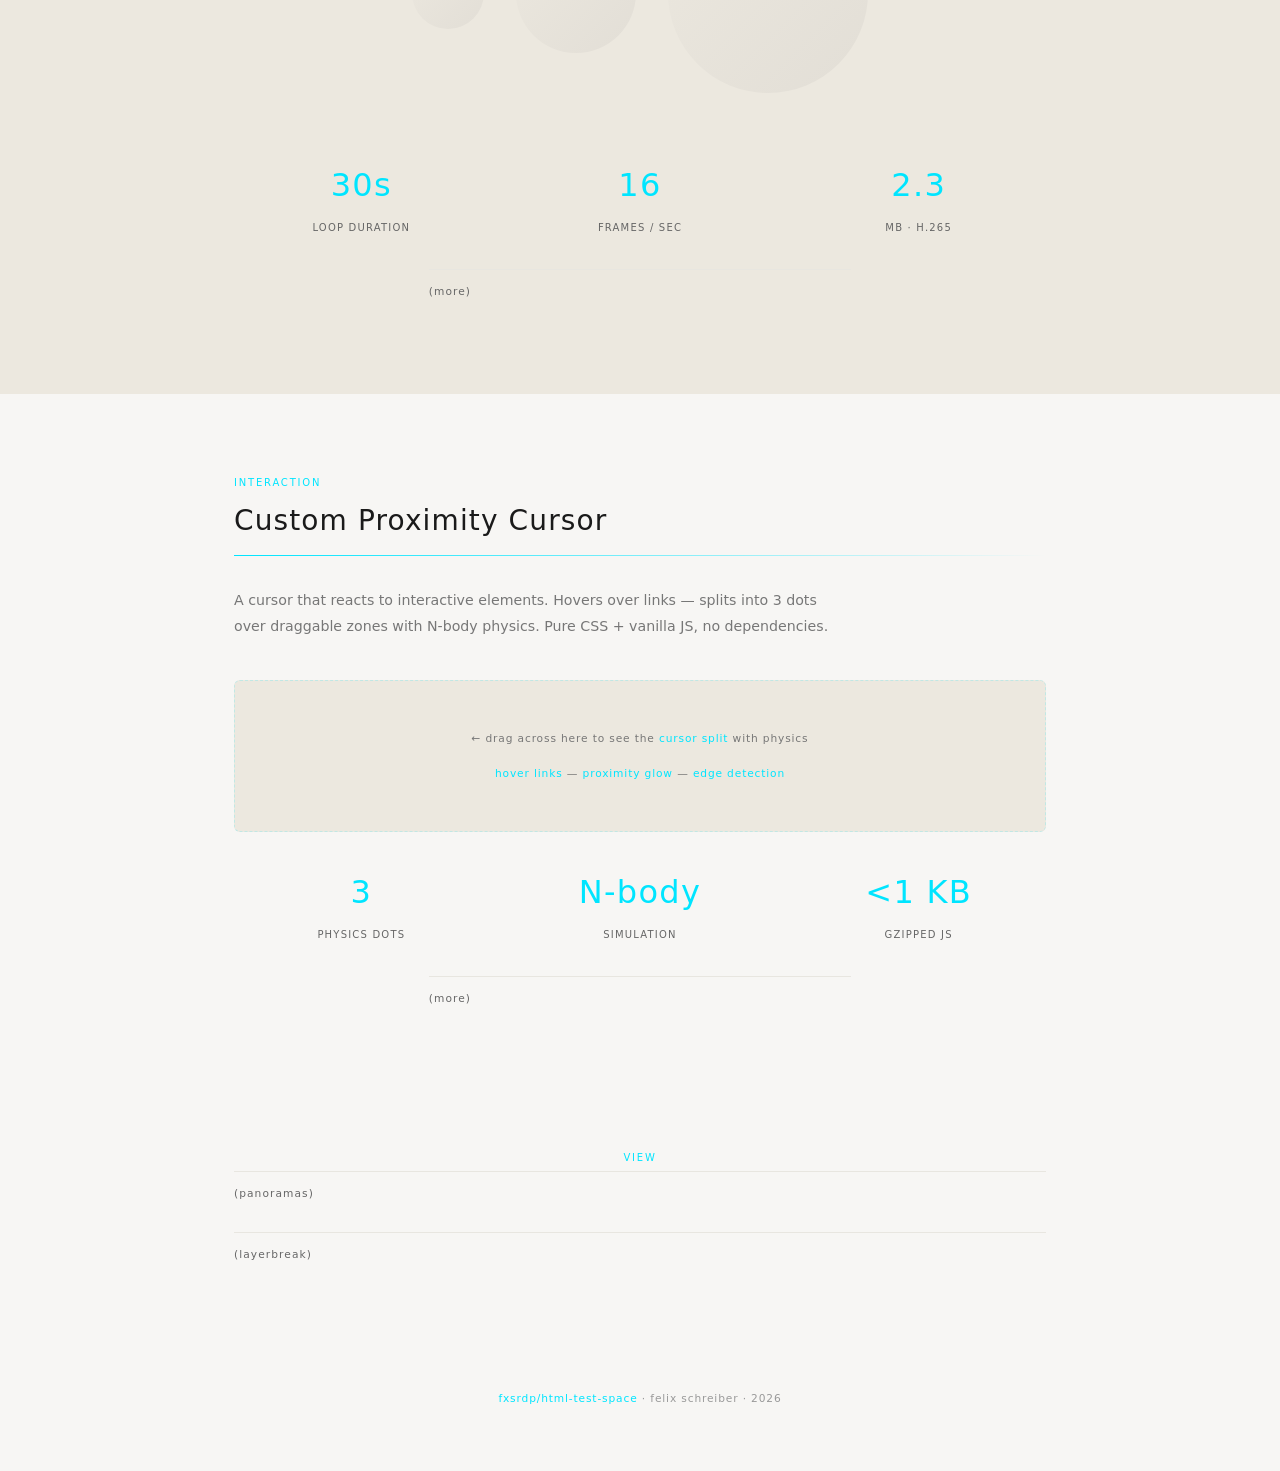
==== commit 2073f1c1: "AFZ render layer break — export1 α‑mask, 3 SDXL scenes (Studio · Dramatic · Brutalist)" ====
--- a/index.html
+++ b/index.html
@@ -236,6 +236,7 @@
 <li><a href="#cursor">Cursor</a></li>
 <li><a href="layerbreak.html">Layerbreak</a></li>
 <li><a href="halle_layerbreak.html">HALLE 2</a></li>
+<li><a href="afz_layerbreak.html">AFZ</a></li>
 </ul>
 </nav>
 
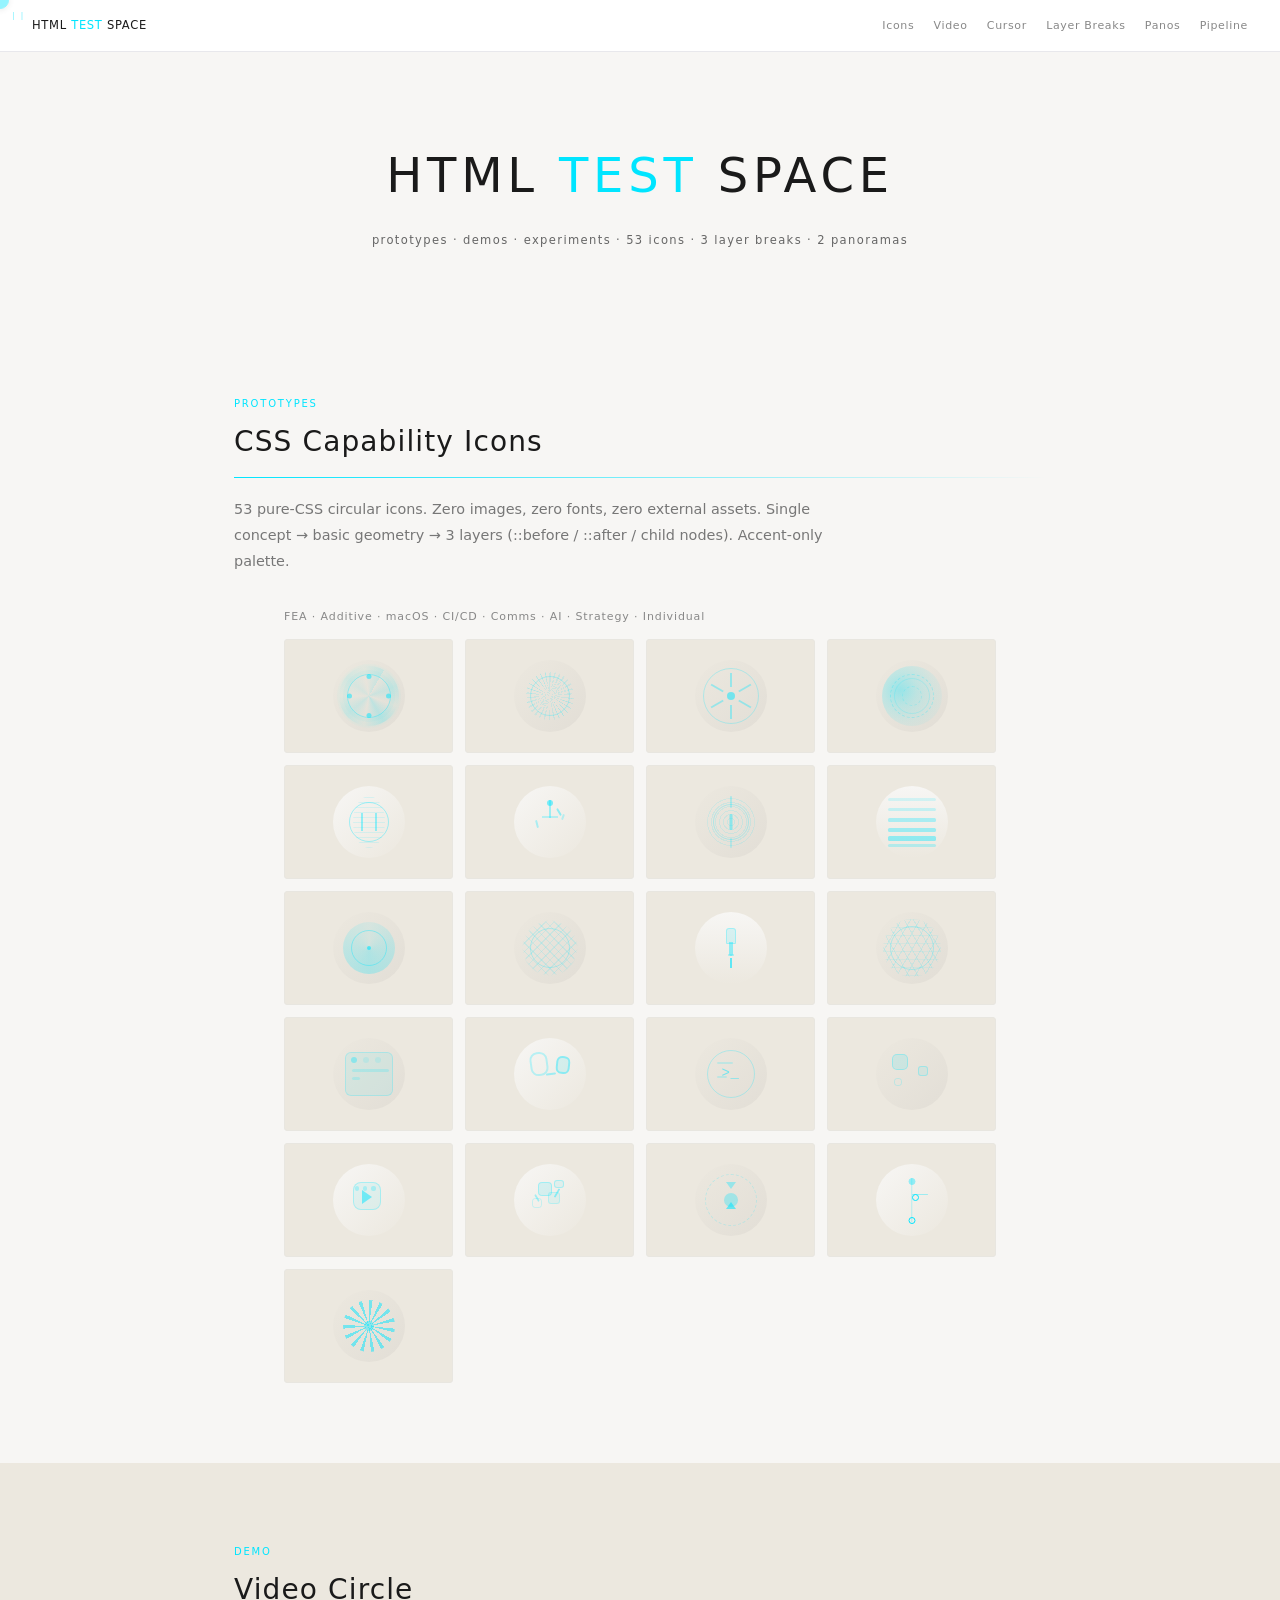
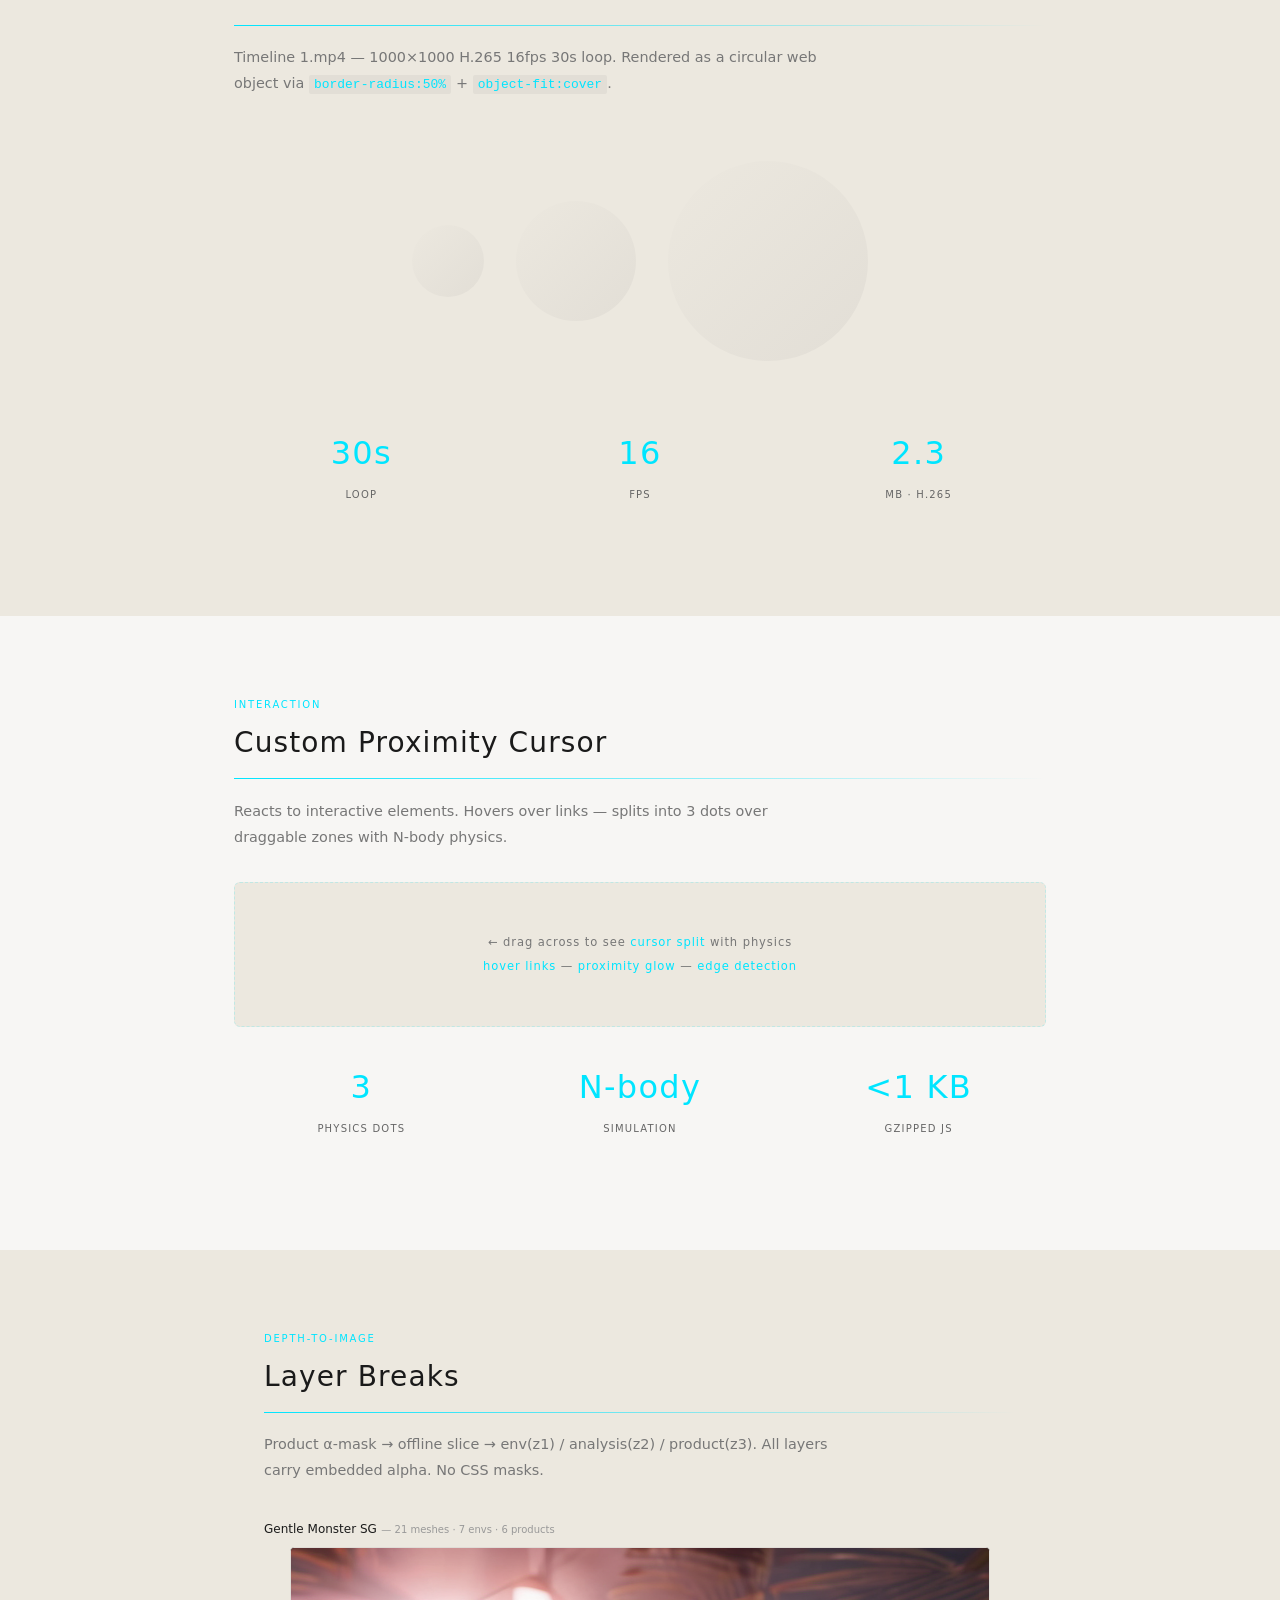
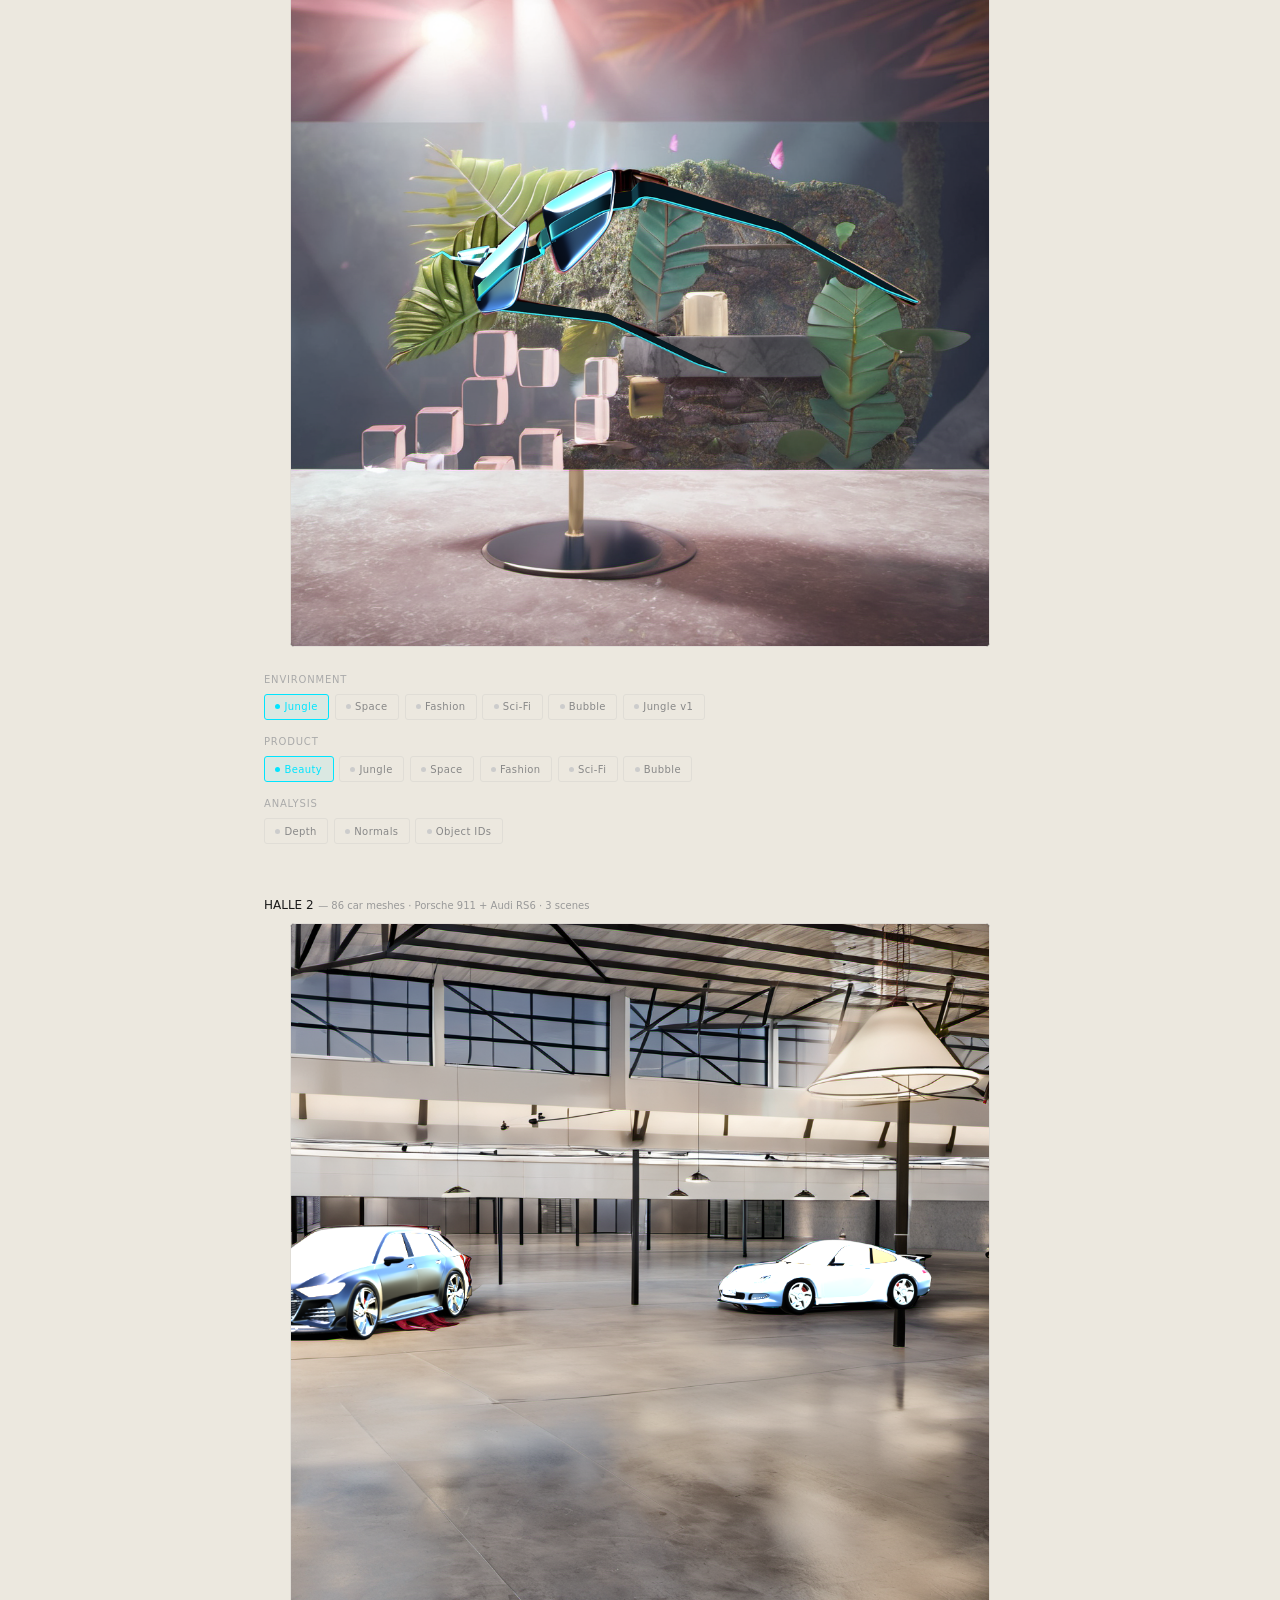
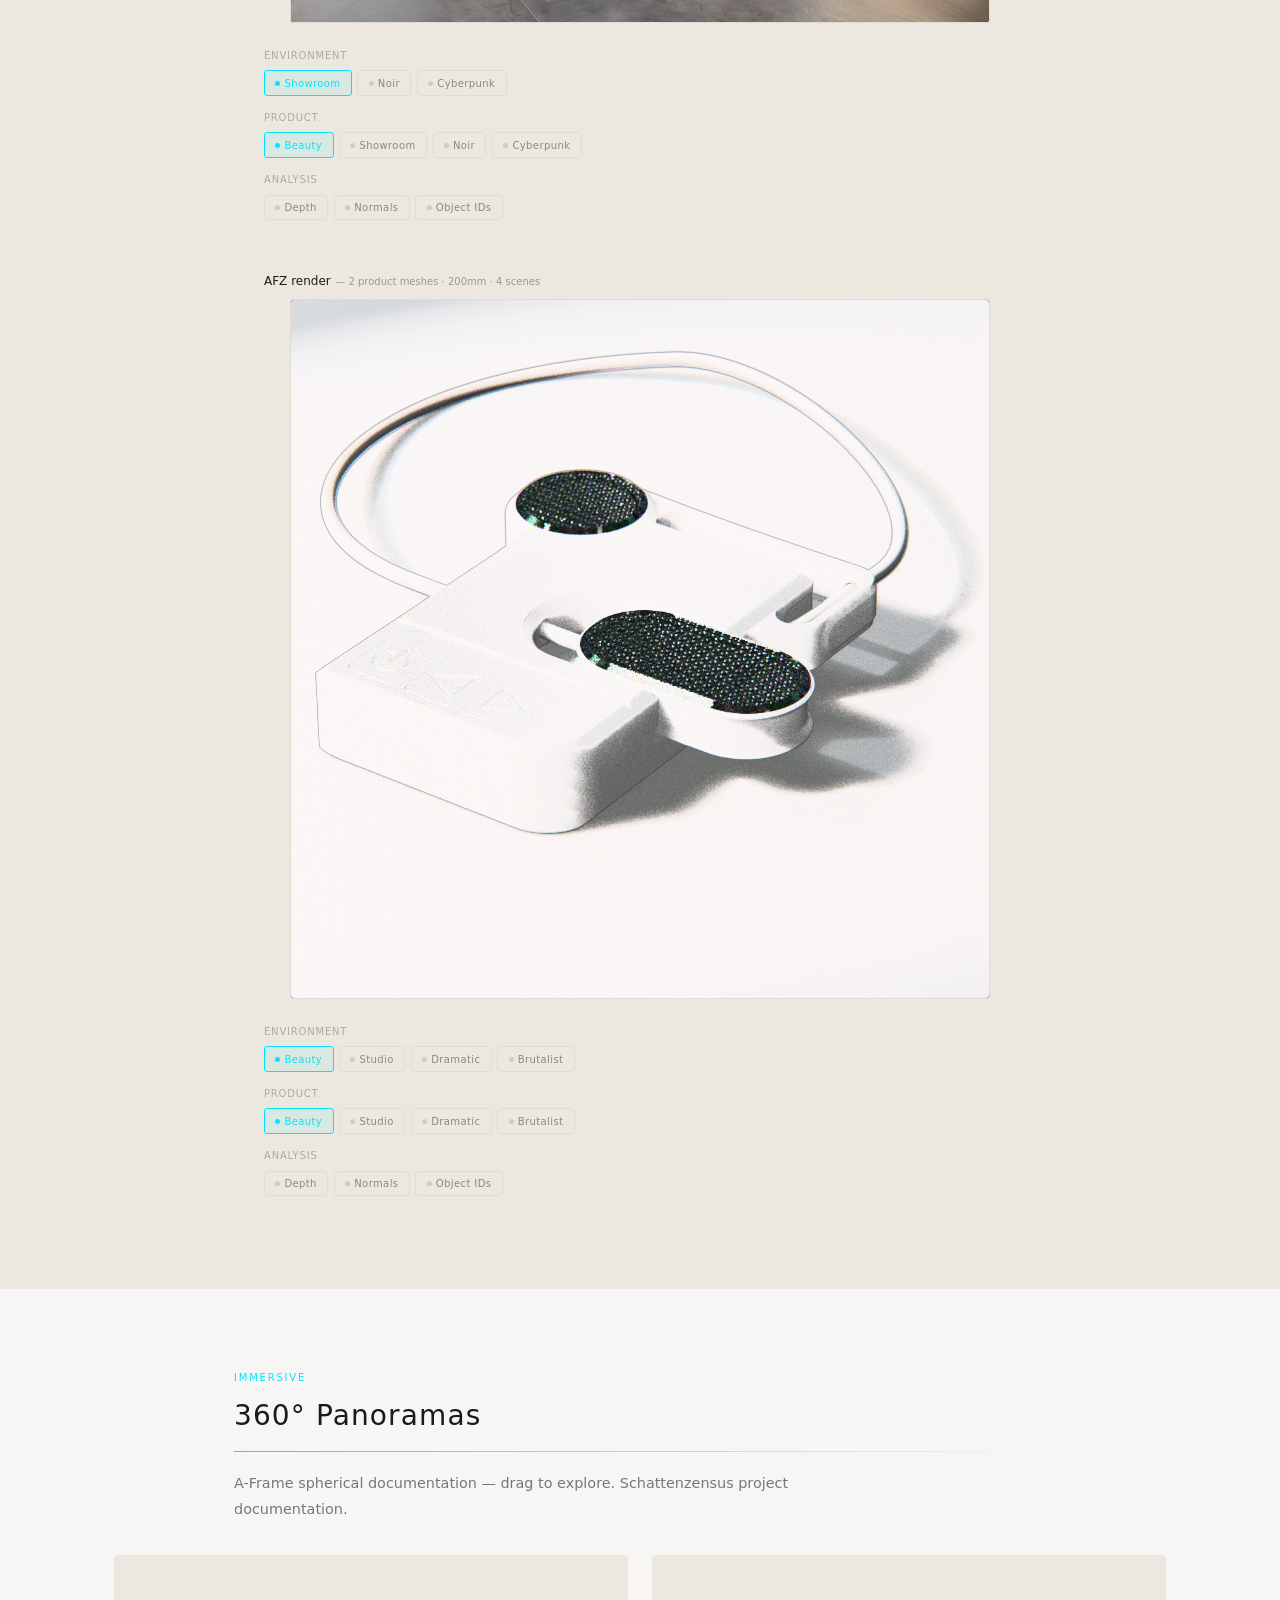
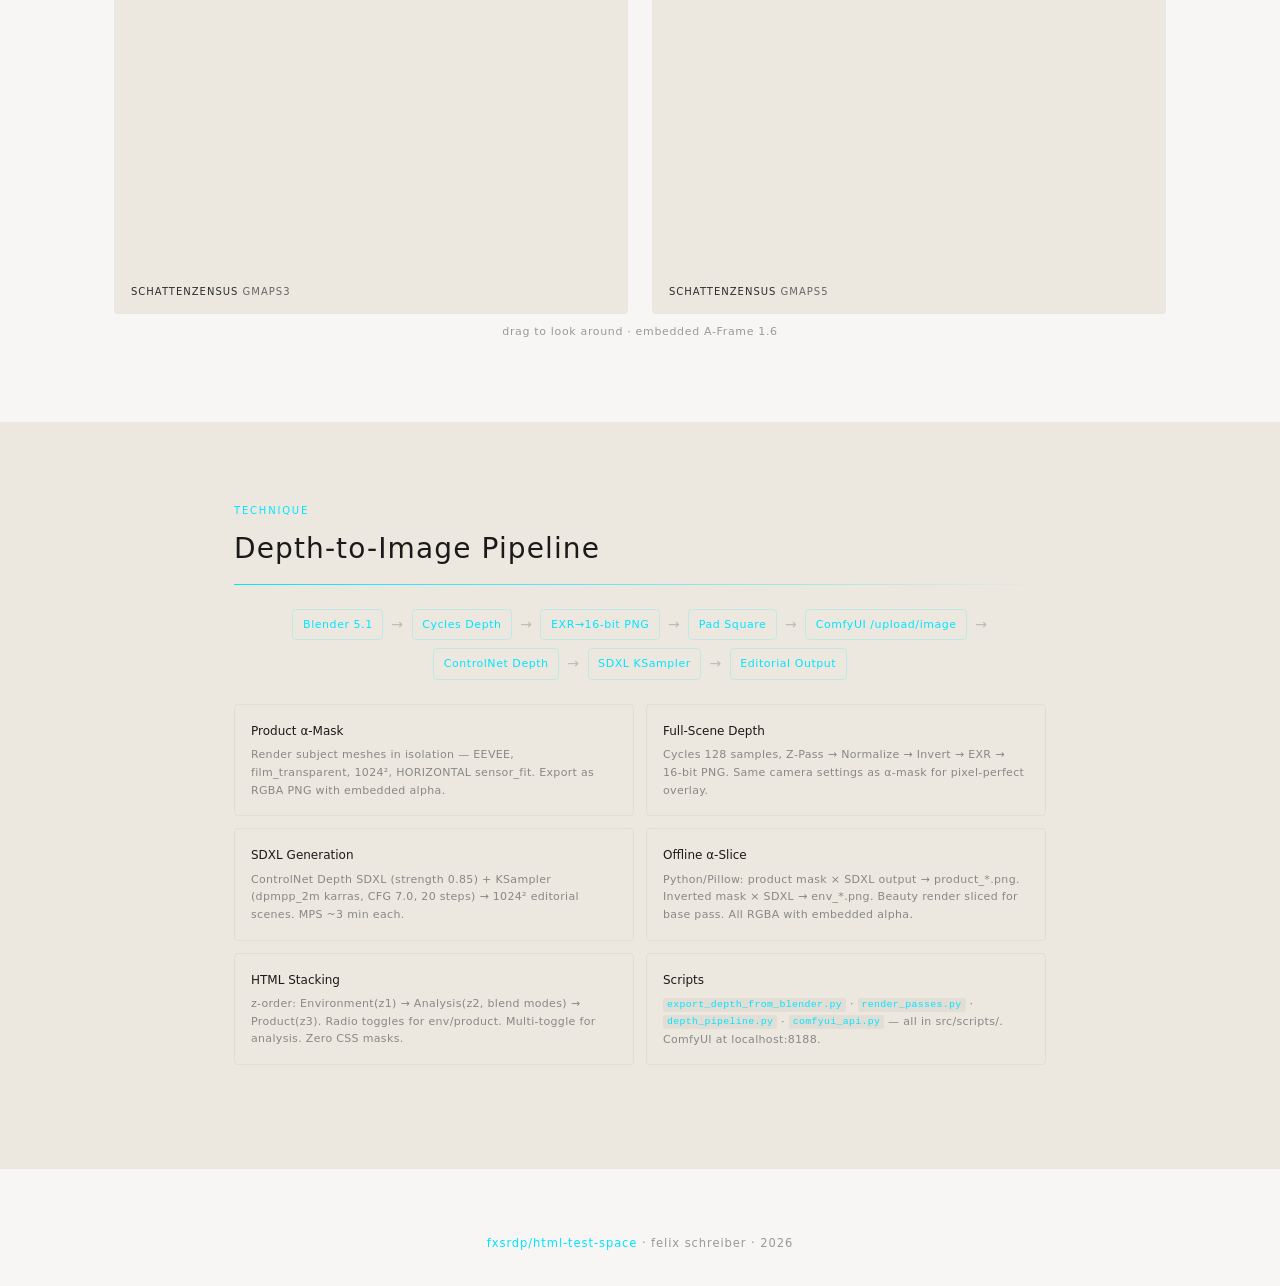
==== commit 4b2d90ec: "Consolidate to single-page — all content in index.html with anchor nav" ====
--- a/index.html
+++ b/index.html
@@ -6,225 +6,225 @@
 <title>HTML TEST SPACE · felix schreiber</title>
 <link rel="icon" href="data:image/svg+xml,<svg xmlns='http://www.w3.org/2000/svg' viewBox='0 0 100 100'><circle cx='50' cy='50' r='50' fill='%2300e5ff'/></svg>">
 <link rel="stylesheet" href="css/cursor.css">
+<script src="https://aframe.io/releases/1.6.0/aframe.min.js"></script>
 <style>
 :root{
-  --fs-base:clamp(.875rem,1.11vw,1.125rem);
-  --fs-sm:calc(var(--fs-base)*.75);
-  --fs-lg:clamp(1.25rem,2.5vw,1.75rem);
-  --c:#00e5ff;
-  --c08:rgba(0,229,255,.08);
-  --c12:rgba(0,229,255,.12);
-  --c18:rgba(0,229,255,.18);
-  --c25:rgba(0,229,255,.25);
-  --c35:rgba(0,229,255,.35);
-  --c50:rgba(0,229,255,.5);
-  --bg1:#f7f6f4;
-  --bg2:#ece8df;
-  --bg3:#e2ded6;
+  --fs-sm:clamp(.7rem,.9vw,.8rem);--fs-lg:clamp(1.25rem,2.5vw,1.75rem);
+  --c:#00e5ff;--c08:rgba(0,229,255,.08);--c12:rgba(0,229,255,.12);
+  --c18:rgba(0,229,255,.18);--c25:rgba(0,229,255,.25);--c35:rgba(0,229,255,.35);
+  --bg1:#f7f6f4;--bg2:#ece8df;--bg3:#e2ded6;
 }
 *,*::before,*::after{box-sizing:border-box;margin:0;padding:0}
 html{scroll-behavior:smooth;background:var(--bg1)}
 body{
-  font-family:system-ui,-apple-system,sans-serif;
-  color:#2c2c2c;
-  background:var(--bg1);
-  line-height:1.8;
-  font-weight:300;
-  font-size:var(--fs-base);
-  -webkit-font-smoothing:antialiased;
+  font-family:system-ui,-apple-system,sans-serif;color:#2c2c2c;
+  background:var(--bg1);line-height:1.8;font-weight:300;
+  font-size:clamp(.875rem,1.11vw,1.125rem);-webkit-font-smoothing:antialiased;
 }
 
-/* — navbar — */
-.nav{
-  position:fixed;top:0;left:0;right:0;z-index:1000;
-  background:#fff;
-  border-bottom:1px solid #e8e8ec;
-  display:flex;align-items:center;justify-content:space-between;
-  padding:0 2rem;height:52px;
-  font-size:var(--fs-sm);
-}
-.nav-logo{font-weight:500;color:#1a1a1a;letter-spacing:.06em;text-decoration:none;border:none}
+/* nav */
+.nav{position:fixed;top:0;left:0;right:0;z-index:1000;background:#fff;border-bottom:1px solid #e8e8ec;display:flex;align-items:center;justify-content:space-between;padding:0 2rem;height:52px;font-size:var(--fs-sm)}
+.nav-logo{font-weight:500;color:#1a1a1a;letter-spacing:.06em;text-decoration:none}
 .nav-logo span{color:var(--c);font-weight:300}
-.nav-links{display:flex;gap:1.5rem;list-style:none}
-.nav-links a{
-  color:#888;text-decoration:none;border:none;
-  letter-spacing:.06em;transition:color .2s;
-  font-weight:350;
-}
+.nav-links{display:flex;gap:1.2rem;list-style:none;flex-wrap:wrap}
+.nav-links a{color:#888;text-decoration:none;letter-spacing:.06em;transition:color .2s;font-size:11px}
 .nav-links a:hover{color:#1a1a1a}
 
+/* sections */
 section{padding:5rem 0}
 section:first-of-type{padding-top:calc(5rem + 52px)}
-.inner{max-width:860px;margin:0 auto;padding:0 1.5rem}
-
-/* — hero — */
+.sec-inner{max-width:860px;margin:0 auto;padding:0 1.5rem}
+.sec-label{font-size:10px;color:var(--c);letter-spacing:.18em;text-transform:uppercase;margin-bottom:.25rem;font-weight:400}
+.sec-title{font-size:var(--fs-lg);font-weight:300;letter-spacing:.04em;color:#1a1a1a;margin-bottom:.8rem}
+.sec-title::after{content:'';display:block;width:100%;height:1px;background:linear-gradient(90deg,var(--c),transparent);margin:.6rem 0 1.2rem}
+.sec-desc{color:#777;margin-bottom:2rem;max-width:600px;font-size:.9rem}
+
+/* hero */
 .hero{text-align:center;padding:6rem 0 4rem}
 .hero h1{font-weight:200;letter-spacing:.1em;font-size:clamp(1.8rem,4vw,3rem);color:#1a1a1a}
 .hero h1 span{color:var(--c)}
 .hero .sub{color:#666;font-size:var(--fs-sm);letter-spacing:.12em;margin-top:.75rem}
 
-/* — sec header — */
-.sec-label{font-size:10px;color:var(--c);letter-spacing:.18em;text-transform:uppercase;margin-bottom:.25rem;font-weight:400}
-.sec-title{font-size:var(--fs-lg);font-weight:300;letter-spacing:.04em;color:#1a1a1a;margin-bottom:2rem}
-.sec-title::after{content:'';display:block;width:100%;height:1px;background:linear-gradient(90deg,var(--c),transparent);margin:.6rem 0 0}
-.sec-desc{color:#777;margin-bottom:2.5rem;max-width:600px}
-
-/* — icon grid — */
+/* icon grid */
 .icon-grid{display:grid;grid-template-columns:repeat(4,1fr);gap:.75rem}
-.icon-tile{
-  display:flex;align-items:center;justify-content:center;
-  padding:1.25rem;background:var(--bg2);border-radius:3px;
-  border:1px solid #e8e6e0;
-  transition:border-color .2s;
-}
+.icon-tile{display:flex;align-items:center;justify-content:center;padding:1.25rem;background:var(--bg2);border-radius:3px;border:1px solid #e8e6e0;transition:border-color .2s}
 .icon-tile:hover{border-color:var(--c25)}
-
-/* icon base — 72px circle */
-.icon{
-  width:72px;height:72px;
-  border-radius:50%;position:relative;overflow:hidden;
-  flex-shrink:0;
-  background:linear-gradient(135deg,var(--bg2) 0%,var(--bg3) 100%);
-}
-
-/* — video circle — */
+.icon{width:72px;height:72px;border-radius:50%;position:relative;overflow:hidden;flex-shrink:0;background:linear-gradient(135deg,var(--bg2) 0%,var(--bg3) 100%)}
+
+/* video */
 .video-showcase{display:flex;gap:2rem;align-items:center;justify-content:center;flex-wrap:wrap;padding:2rem 0}
-.video-circle{
-  border-radius:50%;overflow:hidden;position:relative;
-  background:linear-gradient(135deg,var(--bg2) 0%,var(--bg3) 100%);
-}
+.video-circle{border-radius:50%;overflow:hidden;position:relative;background:linear-gradient(135deg,var(--bg2) 0%,var(--bg3) 100%)}
 .video-circle video{width:100%;height:100%;object-fit:cover;display:block}
-.vid-sm{width:72px;height:72px}
-.vid-md{width:120px;height:120px}
-.vid-lg{width:200px;height:200px}
-
-/* — cursor demo — */
-.cursor-demo-area{
-  padding:3rem 2rem;background:var(--bg2);border-radius:6px;
-  border:1px dashed var(--c18);
-  text-align:center;
-  transition:border-color .3s;
-}
+.vid-sm{width:72px;height:72px}.vid-md{width:120px;height:120px}.vid-lg{width:200px;height:200px}
+
+/* cursor */
+.cursor-demo-area{padding:3rem 2rem;background:var(--bg2);border-radius:6px;border:1px dashed var(--c18);text-align:center;transition:border-color .3s;margin:2rem 0}
 .cursor-demo-area:hover{border-color:var(--c35)}
-.cursor-demo-area .hint{color:#777;font-size:var(--fs-sm);letter-spacing:.08em}
+.cursor-demo-area .hint{color:#777;font-size:var(--fs-sm);letter-spacing:.08em;line-height:2}
 .cursor-demo-area .glow{color:var(--c);font-weight:400}
 
-/* — metrics — */
+/* metrics */
 .metric-row{display:grid;grid-template-columns:repeat(3,1fr);gap:1.5rem;margin:2rem 0}
-.metric{text-align:center}
-.metric .num{font-size:2rem;font-weight:200;color:var(--c);letter-spacing:.04em}
+.metric{text-align:center}.metric .num{font-size:2rem;font-weight:200;color:var(--c);letter-spacing:.04em}
 .metric .label{font-size:10px;color:#666;letter-spacing:.12em;text-transform:uppercase;margin-top:.25rem}
 
-/* — links — */
+/* ═══════ LAYER BREAK CANVAS ═══════ */
+.lb-canvas-wrap{max-width:700px;margin:0 auto 1.5rem;border:1px solid #e0ddd6;border-radius:4px;overflow:hidden;background:#111}
+.lb-canvas{position:relative;width:100%;aspect-ratio:1/1}
+.lb-canvas img{position:absolute;inset:0;width:100%;height:100%;object-fit:contain}
+.lb-canvas .ly{opacity:0;pointer-events:none;transition:opacity .3s}
+.lb-canvas .ly.on{opacity:1}
+.lb-canvas .ly.ana-depth.on{mix-blend-mode:screen}
+.lb-canvas .ly.ana-norm.on{mix-blend-mode:overlay}
+.lb-canvas .ly.ana-objs.on{mix-blend-mode:screen}
+.ctrl-section{margin-bottom:.8rem}
+.ctrl-label{font-size:10px;color:#aaa;letter-spacing:.08em;text-transform:uppercase;margin-bottom:.35rem}
+.ctrl-row{display:flex;gap:.35rem;flex-wrap:wrap}
+.ctrl-btn{display:inline-flex;align-items:center;gap:.25rem;padding:.4rem .65rem;border:1px solid #e0ddd6;border-radius:3px;font-size:10px;letter-spacing:.04em;color:#888;background:none;cursor:pointer;transition:all .2s;font-family:inherit}
+.ctrl-btn:hover{border-color:var(--c25);color:#555}
+.ctrl-btn.on{border-color:var(--c);color:var(--c);background:var(--c08)}
+.ctrl-btn .dot{width:5px;height:5px;border-radius:50%;background:#ccc;flex-shrink:0}
+.ctrl-btn.on .dot{background:var(--c)}
+
+/* scene cards */
+.scene-grid{display:grid;grid-template-columns:repeat(auto-fit,minmax(220px,1fr));gap:1rem;margin-bottom:2rem}
+.scene-card{border:1px solid #e0ddd6;border-radius:4px;overflow:hidden;background:#fff;transition:border-color .3s,transform .2s}
+.scene-card:hover{border-color:var(--c25);transform:translateY(-1px)}
+.scene-card img{width:100%;height:auto;display:block}
+.scene-card .meta{padding:.7rem .8rem;border-top:1px solid #f0ede7}
+.scene-card .meta-title{font-size:12px;font-weight:500;color:#1a1a1a;margin-bottom:.15rem}
+.scene-card .meta-prompt{font-size:10px;color:#aaa;line-height:1.5;max-height:2.7em;overflow:hidden}
+
+/* panos */
+.pano-grid{display:grid;grid-template-columns:1fr 1fr;gap:1.5rem;max-width:1100px;margin:0 auto;padding:0 1.5rem}
+.pano-card{background:var(--bg2);border-radius:4px;overflow:hidden;border:1px solid #e8e6e0}
+.pano-card a-scene{width:100%!important;height:35vh!important;display:block!important}
+.pano-tag{padding:.75rem 1rem;color:#666;font-size:10px;letter-spacing:.1em;text-transform:uppercase}
+.pano-tag strong{color:#2c2c2c;font-weight:400}
+.a-enter-vr,.a-orientation-modal{display:none!important}
+
+/* pipeline */
+.flow{display:flex;align-items:center;gap:.5rem;flex-wrap:wrap;justify-content:center;margin:1.5rem 0;font-size:11px;letter-spacing:.05em}
+.flow .step{padding:.3rem .6rem;border:1px solid var(--c18);border-radius:4px;color:var(--c);white-space:nowrap}
+.flow .arr{color:#bbb;font-size:14px}
+
+.doc-grid{display:grid;grid-template-columns:repeat(2,1fr);gap:.75rem;margin:1.5rem 0}
+.doc-row{background:var(--bg2);border:1px solid #e0ddd6;border-radius:4px;padding:1rem}
+.doc-row h4{font-weight:500;font-size:12px;color:#1a1a1a;margin-bottom:.25rem}
+.doc-row .v{color:#888;font-size:11px;letter-spacing:.03em;line-height:1.6}
+
+/* stats */
+.scene-stats{display:grid;grid-template-columns:repeat(auto-fit,minmax(120px,1fr));gap:.4rem;margin-bottom:1.5rem}
+.stat-item{padding:.5rem .6rem;border:1px solid #e0ddd6;border-radius:3px;background:#fff}
+.stat-value{font-size:1.2rem;font-weight:300;color:var(--c);letter-spacing:.02em}
+.stat-label{font-size:10px;color:#aaa;text-transform:uppercase;letter-spacing:.06em}
+
+code{background:var(--bg3);padding:.15em .4em;border-radius:2px;font-size:.9em;color:var(--c)}
 a{color:var(--c);text-decoration:none;border-bottom:1px solid transparent;transition:border-color .2s}
 a:hover{border-bottom-color:var(--c)}
 
-/* — more bar (subpage link) — */
-.more-bar{
-  display:flex;align-items:center;
-  width:33vw;height:5vh;
-  margin:2rem auto 0;
-  text-decoration:none;border:none;
-  color:#666;font-size:var(--fs-sm);letter-spacing:.1em;
-  border-top:1px solid #e8e6e0;
-  transition:color .2s,border-color .2s;
-}
-.more-bar:hover{color:var(--c);border-color:var(--c25)}
-
-/* — footer — */
-.footer{text-align:center;padding:4rem 0;color:#999;font-size:var(--fs-sm);letter-spacing:.08em}
-
-/* ================================================
-   CSS ICONS — cyan edition
-   Same geometry, cyan palette
-   ================================================ */
-
-/* fea1 — Stress Cone */
-.fe1::before{content:'';position:absolute;inset:6px;border-radius:50%;background:conic-gradient(from 30deg,transparent 0deg,var(--c12) 40deg,transparent 80deg,var(--c18) 120deg,transparent 160deg,var(--c12) 200deg,transparent 240deg,var(--c08) 280deg,transparent 320deg,var(--c12) 360deg)}
-.fe1::after{content:'';position:absolute;top:14px;left:14px;right:14px;bottom:14px;border-radius:50%;border:1.5px solid var(--c35);box-shadow:0 0 0 4px rgba(0,229,255,.04),0 0 0 10px rgba(0,229,255,.03)}
-.fe1 n{position:absolute;width:5px;height:5px;border-radius:50%;background:var(--c);opacity:.5}
-.fe1 n.t{top:14px;left:50%;transform:translateX(-50%)}.fe1 n.r{top:50%;right:14px;transform:translateY(-50%)}
-.fe1 n.b{bottom:14px;left:50%;transform:translateX(-50%)}.fe1 n.l{top:50%;left:14px;transform:translateY(-50%)}
-
-/* fea3 — Force Convergence */
-.fe3::before{content:'';position:absolute;inset:8px;border-radius:50%;border:1.5px solid var(--c25)}
-.fe3::after{content:'';position:absolute;top:50%;left:50%;width:8px;height:8px;border-radius:50%;background:var(--c);opacity:.5;transform:translate(-50%,-50%)}
-.fe3 a{position:absolute;width:2px;height:14px;background:var(--c);opacity:.35;top:50%;left:50%;transform-origin:center center}
-.fe3 a:nth-child(1){transform:translate(-50%,-50%) rotate(0deg) translateY(-16px)}.fe3 a:nth-child(2){transform:translate(-50%,-50%) rotate(60deg) translateY(-16px)}.fe3 a:nth-child(3){transform:translate(-50%,-50%) rotate(120deg) translateY(-16px)}.fe3 a:nth-child(4){transform:translate(-50%,-50%) rotate(180deg) translateY(-16px)}.fe3 a:nth-child(5){transform:translate(-50%,-50%) rotate(240deg) translateY(-16px)}.fe3 a:nth-child(6){transform:translate(-50%,-50%) rotate(300deg) translateY(-16px)}
-
-/* fea6 — Fracture Analysis */
-.fe6::before{content:'';position:absolute;top:14px;left:50%;width:2px;height:18px;background:var(--c35);transform:translateX(-50%)}
-.fe6::after{content:'';position:absolute;top:30px;left:28px;width:16px;height:2px;background:var(--c25)}
-.fe6 z{position:absolute;width:2px;height:8px;background:var(--c);border-radius:1px}
-.fe6 z:nth-child(1){top:22px;left:44px;opacity:.4;transform:rotate(-30deg)}.fe6 z:nth-child(2){top:28px;left:48px;opacity:.25;transform:rotate(20deg);height:6px}.fe6 z:nth-child(3){top:34px;left:22px;opacity:.3;transform:rotate(-15deg)}
-.fe6 f{position:absolute;top:14px;left:50%;width:6px;height:6px;border-radius:50%;background:var(--c);opacity:.5;transform:translateX(-50%)}
-
-/* am1 — Layered Radial */
+.footer{text-align:center;padding:4rem 0 2rem;color:#999;font-size:var(--fs-sm);letter-spacing:.08em}
+
+.vr-note{text-align:center;color:#999;font-size:11px;letter-spacing:.06em;margin-top:.5rem}
+
+/* ═══════ ALL 53 CSS ICONS ═══════ */
+.fea1::before{content:'';position:absolute;inset:6px;border-radius:50%;background:conic-gradient(from 30deg,transparent 0deg,var(--c12) 40deg,transparent 80deg,var(--c18) 120deg,transparent 160deg,var(--c12) 200deg,transparent 240deg,var(--c08) 280deg,transparent 320deg,var(--c12) 360deg)}
+.fea1::after{content:'';position:absolute;top:14px;left:14px;right:14px;bottom:14px;border-radius:50%;border:1.5px solid var(--c35);box-shadow:0 0 0 4px rgba(0,229,255,.04),0 0 0 10px rgba(0,229,255,.03)}
+.fea1 n{position:absolute;width:5px;height:5px;border-radius:50%;background:var(--c);opacity:.5}
+.fea1 n.t{top:14px;left:50%;transform:translateX(-50%)}.fea1 n.r{top:50%;right:14px;transform:translateY(-50%)}
+.fea1 n.b{bottom:14px;left:50%;transform:translateX(-50%)}.fea1 n.l{top:50%;left:14px;transform:translateY(-50%)}
+.fea2::before{content:'';position:absolute;inset:8px;border-radius:50%;background:repeating-conic-gradient(var(--c12) 0deg 2deg,transparent 2deg 12deg) 50%/100% 100% no-repeat,repeating-conic-gradient(var(--c12) 0deg 2deg,transparent 2deg 12deg) 50%/80% 80% no-repeat;mask:radial-gradient(circle,black 60%,transparent 62%);-webkit-mask:radial-gradient(circle,black 60%,transparent 62%)}
+.fea2::after{content:'';position:absolute;inset:16px;border-radius:50%;border:1.5px solid var(--c25)}
+.fea3::before{content:'';position:absolute;inset:8px;border-radius:50%;border:1.5px solid var(--c25)}
+.fea3::after{content:'';position:absolute;top:50%;left:50%;width:8px;height:8px;border-radius:50%;background:var(--c);opacity:.5;transform:translate(-50%,-50%)}
+.fea3 a{position:absolute;width:2px;height:14px;background:var(--c);opacity:.35;top:50%;left:50%;transform-origin:center center}
+.fea3 a:nth-child(1){transform:translate(-50%,-50%) rotate(0deg) translateY(-16px)}.fea3 a:nth-child(2){transform:translate(-50%,-50%) rotate(60deg) translateY(-16px)}.fea3 a:nth-child(3){transform:translate(-50%,-50%) rotate(120deg) translateY(-16px)}.fea3 a:nth-child(4){transform:translate(-50%,-50%) rotate(180deg) translateY(-16px)}.fea3 a:nth-child(5){transform:translate(-50%,-50%) rotate(240deg) translateY(-16px)}.fea3 a:nth-child(6){transform:translate(-50%,-50%) rotate(300deg) translateY(-16px)}
+.fea4::before{content:'';position:absolute;inset:6px;border-radius:50%;background:radial-gradient(circle at 30% 40%,var(--c35) 0%,var(--c18) 30%,var(--c08) 60%,transparent 100%)}
+.fea4::after{content:'';position:absolute;inset:14px;border-radius:50%;border:1.5px dashed var(--c25)}
+.fea4 d{position:absolute;border-radius:50%;border:1px solid var(--c18)}.fea4 d:nth-child(1){inset:18px}.fea4 d:nth-child(2){inset:26px;border-style:dashed}
+.fea5{background:linear-gradient(135deg,var(--bg1) 0%,var(--bg2) 100%)}
+.fea5::before{content:'';position:absolute;inset:10px 20px;background:repeating-linear-gradient(0deg,var(--c12) 0px,var(--c12) 1.5px,transparent 1.5px,transparent 5px);border-radius:50%}
+.fea5::after{content:'';position:absolute;inset:16px;border-radius:50%;border:1.5px solid var(--c35)}
+.fea5 c{position:absolute;top:50%;left:28px;width:2px;height:18px;background:var(--c);opacity:.4;transform:translateY(-50%)}
+.fea5 c:nth-child(2){left:auto;right:28px}
+.fea6{background:linear-gradient(135deg,var(--bg1) 0%,var(--bg2) 100%)}
+.fea6::before{content:'';position:absolute;top:14px;left:50%;width:2px;height:18px;background:var(--c35);transform:translateX(-50%)}
+.fea6::after{content:'';position:absolute;top:30px;left:28px;width:16px;height:2px;background:var(--c25)}
+.fea6 z{position:absolute;width:2px;height:8px;background:var(--c);border-radius:1px}
+.fea6 z:nth-child(1){top:22px;left:44px;opacity:.4;transform:rotate(-30deg)}.fea6 z:nth-child(2){top:28px;left:48px;opacity:.25;transform:rotate(20deg);height:6px}.fea6 z:nth-child(3){top:34px;left:22px;opacity:.3;transform:rotate(-15deg)}
+.fea6 f{position:absolute;top:14px;left:50%;width:6px;height:6px;border-radius:50%;background:var(--c);opacity:.5;transform:translateX(-50%)}
 .am1::before{content:'';position:absolute;inset:12px;border-radius:50%;background:repeating-radial-gradient(circle at 50% 50%,transparent,transparent 3px,var(--c12) 3px,var(--c12) 4px)}
 .am1::after{content:'';position:absolute;top:18px;left:18px;right:18px;bottom:18px;border-radius:50%;border:1.5px solid var(--c25)}
 .am1 l{position:absolute;left:50%;transform:translateX(-50%);border-radius:2px;background:var(--c)}
 .am1 l:nth-child(1){top:10px;width:2px;height:12px;opacity:.25}.am1 l:nth-child(2){top:28px;width:3px;height:16px;opacity:.4}.am1 l:nth-child(3){bottom:10px;width:2px;height:10px;opacity:.2}
-
-/* am6 — Honeycomb Infill */
+.am2{background:linear-gradient(180deg,var(--bg1) 0%,var(--bg2) 100%)}
+.am2 l{position:absolute;left:12px;right:12px;height:3px;border-radius:1.5px;background:var(--c)}
+.am2 l:nth-child(1){top:12px;opacity:.15}.am2 l:nth-child(2){top:22px;opacity:.2}.am2 l:nth-child(3){top:32px;opacity:.3;height:4px}.am2 l:nth-child(4){top:42px;opacity:.35;height:4px}.am2 l:nth-child(5){top:50px;opacity:.4;height:5px}.am2 l:nth-child(6){top:58px;opacity:.25}
+.am3::before{content:'';position:absolute;inset:10px;border-radius:50%;background:conic-gradient(from 0deg,var(--c08) 0deg,var(--c18) 90deg,var(--c25) 180deg,var(--c18) 270deg,var(--c08) 360deg)}
+.am3::after{content:'';position:absolute;inset:18px;border-radius:50%;border:1.5px solid var(--c35)}
+.am3 p{position:absolute;top:50%;left:50%;width:4px;height:4px;border-radius:50%;background:var(--c);opacity:.6;transform:translate(-50%,-50%)}
+.am4::before{content:'';position:absolute;inset:0;border-radius:50%;background:repeating-linear-gradient(45deg,var(--c12) 0px,var(--c12) 1px,transparent 1px,transparent 6px),repeating-linear-gradient(-45deg,var(--c12) 0px,var(--c12) 1px,transparent 1px,transparent 6px);mask:radial-gradient(circle,black 50%,transparent 55%);-webkit-mask:radial-gradient(circle,black 50%,transparent 55%)}
+.am4::after{content:'';position:absolute;inset:16px;border-radius:50%;border:1.5px solid var(--c25)}
+.am5{background:linear-gradient(180deg,var(--bg1) 0%,var(--bg2) 100%)}
+.am5::before{content:'';position:absolute;top:16px;left:50%;width:10px;height:16px;background:var(--c12);border:1.5px solid var(--c25);border-radius:3px 3px 1px 1px;transform:translateX(-50%)}
+.am5::after{content:'';position:absolute;top:30px;left:50%;width:4px;height:14px;background:var(--c);opacity:.4;transform:translateX(-50%);border-radius:0 0 2px 2px}
+.am5 d{position:absolute;top:46px;left:50%;width:2px;height:10px;background:var(--c);opacity:.6;transform:translateX(-50%)}
+.am5 d:nth-child(2){width:6px;height:2px;top:42px;opacity:.25}
 .am6::before{content:'';position:absolute;inset:0;border-radius:50%;background:repeating-linear-gradient(60deg,var(--c12) 0px,var(--c12) 1px,transparent 1px,transparent 8px),repeating-linear-gradient(-60deg,var(--c12) 0px,var(--c12) 1px,transparent 1px,transparent 8px),repeating-linear-gradient(0deg,var(--c08) 0px,var(--c08) 1px,transparent 1px,transparent 8px);mask:radial-gradient(circle,black 55%,transparent 58%);-webkit-mask:radial-gradient(circle,black 55%,transparent 58%)}
 .am6::after{content:'';position:absolute;inset:14px;border-radius:50%;border:1.5px solid var(--c25)}
-
-/* mac1 — App Window */
 .mc1::before{content:'';position:absolute;top:14px;left:12px;right:12px;bottom:14px;border-radius:6px;background:var(--c08);border:1.5px solid rgba(0,229,255,.2)}
 .mc1::after{content:'';position:absolute;top:19px;left:18px;width:6px;height:6px;border-radius:50%;background:var(--c35);box-shadow:12px 0 0 var(--c12),24px 0 0 var(--c12)}
 .mc1 c{position:absolute;left:19px;right:6px;height:3px;border-radius:2px;background:var(--c18)}
 .mc1 c:nth-child(1){top:31px;right:16px}.mc1 c:nth-child(2){top:39px;right:18px;width:8px}
-
-/* ci1 — Pipeline Ring */
-.ci1::before{content:'';position:absolute;inset:8px;border-radius:50%;border:2px dashed var(--c18)}
-.ci1::after{content:'';position:absolute;inset:18px;border-radius:50%;border:1.5px solid var(--c25)}
-.ci1 a{position:absolute;width:3px;height:8px;background:var(--c);opacity:.4}
-.ci1 a:nth-child(1){top:8px;left:50%;transform:translateX(-50%)}
-.ci1 a:nth-child(2){top:8px;right:10px;transform:rotate(120deg)}
-
-/* ai2 — Neural Mesh */
-.ai2::before{content:'';position:absolute;inset:12px;border-radius:50%;background:radial-gradient(circle at 30% 30%,var(--c18) 0%,transparent 40%),radial-gradient(circle at 70% 35%,var(--c12) 0%,transparent 30%),radial-gradient(circle at 25% 70%,var(--c25) 0%,transparent 35%),radial-gradient(circle at 65% 65%,var(--c12) 0%,transparent 25%),radial-gradient(circle at 50% 50%,var(--c35) 0%,transparent 20%),radial-gradient(circle at 15% 45%,var(--c08) 0%,transparent 20%),radial-gradient(circle at 80% 50%,var(--c08) 0%,transparent 15%),radial-gradient(circle at 45% 75%,var(--c12) 0%,transparent 18%)}
-.ai2::after{content:'';position:absolute;inset:16px;border-radius:50%;border:1.5px solid var(--c18)}
-
-/* ai5 — Weight Matrix */
-.ai5::before{content:'';position:absolute;inset:0;border-radius:50%;background:repeating-linear-gradient(0deg,var(--c08) 0px,var(--c08) 1px,transparent 1px,transparent 10px),repeating-linear-gradient(90deg,var(--c08) 0px,var(--c08) 1px,transparent 1px,transparent 10px);mask:radial-gradient(circle,black 55%,transparent 58%);-webkit-mask:radial-gradient(circle,black 55%,transparent 58%)}
-.ai5 w{position:absolute;width:4px;height:4px;border-radius:50%;background:var(--c);opacity:.5}
-.ai5 w:nth-child(1){top:24px;left:24px}
-.ai5 w:nth-child(2){top:24px;right:28px}
-.ai5 w:nth-child(3){bottom:28px;left:32px}
-
-/* ds1 — Direction Compass */
-.ds1::before{content:'';position:absolute;inset:8px;border-radius:50%;border:1.5px solid var(--c25)}
-.ds1 p{position:absolute;top:50%;left:50%;width:2px;height:20px;background:var(--c);opacity:.5;transform:translate(-50%,-50%)}
-.ds1 p:last-child{width:20px;height:2px}
-.ds1 c{position:absolute;top:50%;left:50%;width:5px;height:5px;border-radius:50%;background:var(--c);opacity:.7;transform:translate(-50%,-50%)}
-
-/* ds6 — Growth Spiral */
-.ds6::before{content:'';position:absolute;inset:10px;border-radius:50%;background:conic-gradient(from 0deg,var(--c08) 0deg,var(--c12) 60deg,var(--c18) 120deg,var(--c25) 180deg,var(--c35) 240deg,var(--c18) 300deg,var(--c08) 360deg)}
-.ds6::after{content:'';position:absolute;inset:18px;border-radius:50%;border:1.5px solid var(--c25)}
-.ds6 p{position:absolute;width:4px;height:4px;border-radius:50%;background:var(--c);opacity:.6}
-.ds6 p:nth-child(1){top:18px;left:28px}
-.ds6 p:nth-child(2){bottom:20px;right:26px}
-
-/* rx-ll — Local LLM */
-.rxll::before{content:'';position:absolute;top:16px;left:18px;right:18px;bottom:20px;border:1.5px solid var(--c25);border-radius:3px}
-.rxll::after{content:'';position:absolute;top:22px;left:24px;width:8px;height:8px;border-radius:2px;background:var(--c35)}
-.rxll l{position:absolute;bottom:16px;left:22px;right:22px;height:2px;border-radius:1px;background:var(--c18)}
-.rxll l:nth-child(2){bottom:18px;height:2px}
-.rxll s{position:absolute;top:24px;right:20px;width:16px;height:9px;border:1.5px solid var(--c18);border-radius:0 0 3px 3px;border-top:none}
+.mc2{background:linear-gradient(135deg,var(--bg1) 0%,var(--bg2) 100%)}
+.mc2::before{content:'';position:absolute;top:14px;left:16px;width:18px;height:24px;border-radius:8px;border:2px solid var(--c25);transform:rotate(-8deg)}
+.mc2::after{content:'';position:absolute;top:18px;right:16px;width:14px;height:18px;border-radius:6px;background:var(--c12);border:2px solid var(--c35);transform:rotate(6deg)}
+.mc2 s{position:absolute;top:50%;left:32px;width:10px;height:2px;border-radius:1px;background:var(--c35);transform:translateY(-50%) rotate(-8deg)}
+.mc3::before{content:'';position:absolute;inset:12px;border-radius:50%;border:1.5px solid var(--c25)}
+.mc3::after{content:'>_';position:absolute;top:50%;left:50%;transform:translate(-50%,-50%);font-family:monospace;font-size:14px;font-weight:400;color:var(--c);opacity:.5;letter-spacing:.04em}
+.mc3 c{position:absolute;width:16px;height:2px;border-radius:1px;background:var(--c18)}
+.mc3 c:nth-child(1){top:24px;left:22px}.mc3 c:nth-child(2){top:38px;left:22px;width:10px}
+.mc4::before{content:'';position:absolute;top:16px;left:16px;width:16px;height:16px;border-radius:5px;background:var(--c12);border:1.5px solid var(--c25)}
+.mc4::after{content:'';position:absolute;top:28px;right:20px;width:10px;height:10px;border-radius:3px;background:var(--c08);border:1.5px solid var(--c25)}
+.mc4 d{position:absolute;top:40px;left:18px;width:8px;height:8px;border-radius:3px;border:1.5px solid var(--c18)}
+.mc5{background:linear-gradient(135deg,var(--bg1) 0%,var(--bg2) 100%)}
+.mc5::before{content:'';position:absolute;top:18px;left:20px;width:28px;height:28px;border-radius:8px;border:1.5px solid var(--c25);background:var(--c08)}
+.mc5::after{content:'';position:absolute;top:26px;left:29px;width:0;height:0;border-top:7px solid transparent;border-bottom:7px solid transparent;border-left:10px solid var(--c);opacity:.5}
+.mc5 c{position:absolute;top:22px;left:22px;width:4px;height:5px;border-radius:2px;background:var(--c);opacity:.25}
+.mc5 c:nth-child(2){left:30px}.mc5 c:nth-child(3){left:38px;width:5px}
+.mc6{background:linear-gradient(135deg,var(--bg1) 0%,var(--bg2) 100%)}
+.mc6::before{content:'';position:absolute;top:18px;left:24px;width:14px;height:14px;border-radius:4px;border:1.5px solid var(--c25);background:var(--c12)}
+.mc6::after{content:'';position:absolute;top:28px;left:34px;width:12px;height:12px;border-radius:3px;border:1.5px solid var(--c18);background:var(--c08)}
+.mc6 m{position:absolute;top:34px;left:18px;width:10px;height:10px;border-radius:3px;border:1.5px solid var(--c18)}
+.mc6 m:nth-child(2){top:16px;left:40px;width:10px;height:8px;border-radius:3px;border:1.5px solid var(--c25);background:var(--c08)}
+.mc6 m:nth-child(3){top:24px;left:42px;width:1px;height:10px;background:var(--c25);transform:rotate(30deg)}
+.mc6 m:nth-child(4){top:30px;left:22px;width:1px;height:8px;background:var(--c18);transform:rotate(-30deg)}
+.ci1::before{content:'';position:absolute;inset:10px;border-radius:50%;border:1.5px dashed var(--c18);animation:spin 12s linear infinite}
+.ci1::after{content:'';position:absolute;top:50%;left:50%;width:14px;height:14px;border-radius:50%;background:var(--c);opacity:.3;transform:translate(-50%,-50%)}
+.ci1 a{position:absolute;width:0;height:0;border-left:5px solid transparent;border-right:5px solid transparent;border-bottom:7px solid var(--c)}
+.ci1 a:nth-child(1){top:18px;left:50%;transform:translateX(-50%) rotate(180deg);opacity:.35}
+.ci1 a:nth-child(2){top:38px;left:50%;transform:translateX(-50%);opacity:.55}
+.ci2{background:linear-gradient(135deg,var(--bg1) 0%,var(--bg2) 100%)}
+.ci2::before{content:'';position:absolute;top:14px;left:50%;width:1.5px;height:44px;background:var(--c25);transform:translateX(-50%)}
+.ci2::after{content:'';position:absolute;top:30px;left:50%;width:16px;height:1.5px;background:var(--c35);border-radius:1px}
+.ci2 d{position:absolute;width:7px;height:7px;border-radius:50%;border:1.5px solid var(--c)}
+.ci2 d:nth-child(1){top:14px;left:50%;transform:translateX(-50%);background:var(--c);opacity:.4}
+.ci2 d:nth-child(2){top:30px;left:36px}.ci2 d:nth-child(3){bottom:12px;left:50%;transform:translateX(-50%)}
+.ci3::before{content:'';position:absolute;inset:10px;border-radius:50%;background:conic-gradient(from 0deg,var(--c) 0deg,var(--c) 8deg,transparent 8deg,transparent 24deg,var(--c) 24deg,var(--c) 32deg,transparent 32deg,transparent 48deg,var(--c) 48deg,var(--c) 56deg,transparent 56deg,transparent 72deg,var(--c) 72deg,var(--c) 80deg,transparent 80deg,transparent 96deg,var(--c) 96deg,var(--c) 104deg,transparent 104deg,transparent 120deg,var(--c) 120deg,var(--c) 128deg,transparent 128deg,transparent 144deg,var(--c) 144deg,var(--c) 152deg,transparent 152deg,transparent 168deg,var(--c) 168deg,var(--c) 176deg,transparent 176deg,transparent 192deg,var(--c) 192deg,var(--c) 200deg,transparent 200deg,transparent 216deg,var(--c) 216deg,var(--c) 224deg,transparent 224deg,transparent 240deg,var(--c) 240deg,var(--c) 248deg,transparent 248deg,transparent 264deg,var(--c) 264deg,var(--c) 272deg,transparent 272deg,transparent 288deg,var(--c) 288deg,var(--c) 296deg,transparent 296deg,transparent 312deg,var(--c) 312deg,var(--c) 320deg,transparent 320deg,transparent 336deg,var(--c) 336deg,var(--c) 344deg,transparent 344deg,transparent 360deg);opacity:.5}
+.ci3::after{content:'';position:absolute;top:50%;left:50%;width:10px;height:10px;border-radius:50%;background:var(--c);opacity:.4;transform:translate(-50%,-50%)}
+
+@keyframes spin{to{transform:rotate(360deg)}}
 
 @media(max-width:768px){
-  .nav{padding:0 1rem}
-  .nav-links{gap:.75rem;font-size:11px}
+  .nav{padding:0 1rem}.nav-links{gap:.6rem}
   .icon-grid{grid-template-columns:repeat(2,1fr)}
-  .video-showcase{gap:1rem}
-  .metric-row{grid-template-columns:1fr;gap:1rem}
+  .video-showcase{gap:1rem}.metric-row{grid-template-columns:1fr;gap:1rem}
+  .pano-grid,.doc-grid{grid-template-columns:1fr}
 }
 </style>
 </head>
 <body>
 
-<!-- cursor element -->
 <div id="cur"><div class="dot d1"></div><div class="dot d2"></div><div class="dot d3"></div></div>
 
 <!-- ═══════ NAV ═══════ -->
@@ -234,102 +234,237 @@
 <li><a href="#icons">Icons</a></li>
 <li><a href="#video">Video</a></li>
 <li><a href="#cursor">Cursor</a></li>
-<li><a href="layerbreak.html">Layerbreak</a></li>
-<li><a href="halle_layerbreak.html">HALLE 2</a></li>
-<li><a href="afz_layerbreak.html">AFZ</a></li>
+<li><a href="#layerbreaks">Layer Breaks</a></li>
+<li><a href="#panos">Panos</a></li>
+<li><a href="#pipeline">Pipeline</a></li>
 </ul>
 </nav>
 
 <!-- ═══════ HERO ═══════ -->
 <section class="hero">
 <h1>HTML <span>TEST</span> SPACE</h1>
-<p class="sub">prototypes · demos · experiments</p>
+<p class="sub">prototypes · demos · experiments · 53 icons · 3 layer breaks · 2 panoramas</p>
 </section>
 
 <!-- ═══════ CSS ICONS ═══════ -->
 <section id="icons">
-<div class="inner">
+<div class="sec-inner">
 <div class="sec-label">prototypes</div>
 <h2 class="sec-title">CSS Capability Icons</h2>
-<p class="sec-desc">53 pure-CSS circular icons. Zero images, zero fonts, zero external assets. Single concept → basic geometry → 3 layers (::before / ::after / child nodes). Accent-only palette — no other colors.</p>
-
+<p class="sec-desc">53 pure-CSS circular icons. Zero images, zero fonts, zero external assets. Single concept → basic geometry → 3 layers (::before / ::after / child nodes). Accent-only palette.</p>
+</div>
+<div class="sec-inner" style="max-width:760px">
+<div style="font-size:11px;color:#888;letter-spacing:.08em;margin-bottom:.75rem">FEA · Additive · macOS · CI/CD · Comms · AI · Strategy · Individual</div>
 <div class="icon-grid">
-<div class="icon-tile"><div class="icon fe1"><n class="t"></n><n class="r"></n><n class="b"></n><n class="l"></n></div></div>
-<div class="icon-tile"><div class="icon fe3"><a></a><a></a><a></a><a></a><a></a><a></a></div></div>
-<div class="icon-tile"><div class="icon fe6"><z></z><z></z><z></z><f></f></div></div>
+<div class="icon-tile"><div class="icon fea1"><n class="t"></n><n class="r"></n><n class="b"></n><n class="l"></n></div></div>
+<div class="icon-tile"><div class="icon fea2"></div></div>
+<div class="icon-tile"><div class="icon fea3"><a></a><a></a><a></a><a></a><a></a><a></a></div></div>
+<div class="icon-tile"><div class="icon fea4"><d></d><d></d></div></div>
+<div class="icon-tile"><div class="icon fea5"><c></c><c></c></div></div>
+<div class="icon-tile"><div class="icon fea6"><z></z><z></z><z></z><f></f></div></div>
 <div class="icon-tile"><div class="icon am1"><l></l><l></l><l></l></div></div>
-
+<div class="icon-tile"><div class="icon am2"><l></l><l></l><l></l><l></l><l></l><l></l></div></div>
+<div class="icon-tile"><div class="icon am3"><p></p></div></div>
+<div class="icon-tile"><div class="icon am4"></div></div>
+<div class="icon-tile"><div class="icon am5"><d></d><d></d></div></div>
 <div class="icon-tile"><div class="icon am6"></div></div>
 <div class="icon-tile"><div class="icon mc1"><c></c><c></c></div></div>
+<div class="icon-tile"><div class="icon mc2"><s></s></div></div>
+<div class="icon-tile"><div class="icon mc3"><c></c><c></c></div></div>
+<div class="icon-tile"><div class="icon mc4"><d></d></div></div>
+<div class="icon-tile"><div class="icon mc5"><c></c><c></c><c></c></div></div>
+<div class="icon-tile"><div class="icon mc6"><m></m><m></m><m></m><m></m></div></div>
 <div class="icon-tile"><div class="icon ci1"><a></a><a></a></div></div>
-<div class="icon-tile"><div class="icon ai2"></div></div>
-
-<div class="icon-tile"><div class="icon ai5"><w></w><w></w><w></w></div></div>
-<div class="icon-tile"><div class="icon ds1"><p></p><p></p><c></c></div></div>
-<div class="icon-tile"><div class="icon ds6"><p></p><p></p></div></div>
-  <div class="icon-tile"><div class="icon rxll"><l></l><l></l><s></s></div></div>
-</div>
-</div>
-<a href="icons.html" class="more-bar">(more)</a>
-</section>
-
-<!-- ═══════ VIDEO CIRCLE ═══════ -->
+<div class="icon-tile"><div class="icon ci2"><d></d><d></d><d></d></div></div>
+<div class="icon-tile"><div class="icon ci3"></div></div>
+</div>
+</div>
+</section>
+
+<!-- ═══════ VIDEO ═══════ -->
 <section id="video" style="background:var(--bg2)">
-<div class="inner">
+<div class="sec-inner">
 <div class="sec-label">demo</div>
 <h2 class="sec-title">Video Circle</h2>
-<p class="sec-desc">Timeline 1.mp4 — 1000×1000 H.265 16fps 30s loop. Rendered as a circular web object via <code>border-radius:50%</code> + <code>object-fit:cover</code>. No JS, no canvas, no transcode.</p>
-
+<p class="sec-desc">Timeline 1.mp4 — 1000×1000 H.265 16fps 30s loop. Rendered as a circular web object via <code>border-radius:50%</code> + <code>object-fit:cover</code>.</p>
 <div class="video-showcase" data-drag="true">
 <div class="video-circle vid-sm"><video src="images/timeline_1.mp4" autoplay loop muted playsinline></video></div>
 <div class="video-circle vid-md"><video src="images/timeline_1.mp4" autoplay loop muted playsinline></video></div>
 <div class="video-circle vid-lg"><video src="images/timeline_1.mp4" autoplay loop muted playsinline></video></div>
 </div>
-
-<div class="metric-row" style="margin-top:2rem">
-<div class="metric"><div class="num">30s</div><div class="label">loop duration</div></div>
-<div class="metric"><div class="num">16</div><div class="label">frames / sec</div></div>
-<div class="metric"><div class="num">2.3</div><div class="label">MB · H.265</div></div>
-</div>
-</div>
-<a href="video.html" class="more-bar">(more)</a>
-</section>
-
-<!-- ═══════ CUSTOM CURSOR ═══════ -->
+<div class="metric-row"><div class="metric"><div class="num">30s</div><div class="label">loop</div></div><div class="metric"><div class="num">16</div><div class="label">fps</div></div><div class="metric"><div class="num">2.3</div><div class="label">MB · H.265</div></div></div>
+</div>
+</section>
+
+<!-- ═══════ CURSOR ═══════ -->
 <section id="cursor">
-<div class="inner">
+<div class="sec-inner">
 <div class="sec-label">interaction</div>
 <h2 class="sec-title">Custom Proximity Cursor</h2>
-<p class="sec-desc">A cursor that reacts to interactive elements. <span class="glow">Hovers</span> over links — <span class="glow">splits into 3 dots</span> over draggable zones with N-body physics. Pure CSS + vanilla JS, no dependencies.</p>
-
+<p class="sec-desc">Reacts to interactive elements. <span class="glow">Hovers</span> over links — <span class="glow">splits into 3 dots</span> over draggable zones with N-body physics.</p>
 <div class="cursor-demo-area" data-drag="true">
-<p class="hint">← drag across here to see the <span class="glow">cursor split</span> with physics</p>
-<p class="hint" style="margin-top:1rem"><a href="#icons">hover links</a> — <a href="#video">proximity glow</a> — <a href="#cursor">edge detection</a></p>
-</div>
-
-<div class="metric-row" style="margin-top:2rem">
-<div class="metric"><div class="num">3</div><div class="label">physics dots</div></div>
-<div class="metric"><div class="num">N-body</div><div class="label">simulation</div></div>
-<div class="metric"><div class="num">&lt;1 KB</div><div class="label">gzipped JS</div></div>
-</div>
-</div>
-<a href="cursor.html" class="more-bar">(more)</a>
-</section>
-
-<!-- ═══════ ALSO ═══════ -->
-<section style="padding:3rem 0">
-<div class="inner" style="text-align:center">
-<div class="sec-label">view</div>
-<a href="panos.html" class="more-bar" style="width:auto;margin:0 auto">(panoramas)</a>
-<a href="layerbreak.html" class="more-bar" style="width:auto;margin:1rem auto 0">(layerbreak)</a>
-</div>
-</section>
-
-<!-- ═══════ FOOTER ═══════ -->
-<div class="footer">
-<a href="https://github.com/fxsrdp/html-test-space">fxsrdp/html-test-space</a> · felix schreiber · 2026
-</div>
+<p class="hint">← drag across to see <span class="glow">cursor split</span> with physics</p>
+<p class="hint"><a href="#icons">hover links</a> — <a href="#video">proximity glow</a> — <a href="#cursor">edge detection</a></p>
+</div>
+<div class="metric-row"><div class="metric"><div class="num">3</div><div class="label">physics dots</div></div><div class="metric"><div class="num">N-body</div><div class="label">simulation</div></div><div class="metric"><div class="num">&lt;1 KB</div><div class="label">gzipped JS</div></div></div>
+</div>
+</section>
+
+<!-- ═══════ LAYER BREAKS ═══════ -->
+<section id="layerbreaks" style="background:var(--bg2)">
+<div class="sec-inner" style="max-width:800px">
+<div class="sec-label">depth-to-image</div>
+<h2 class="sec-title">Layer Breaks</h2>
+<p class="sec-desc">Product α‑mask → offline slice → env(z1) / analysis(z2) / product(z3). All layers carry embedded alpha. No CSS masks.</p>
+</div>
+
+<!-- LB 1: Gentle Monster -->
+<div class="sec-inner" style="max-width:800px;margin-bottom:3rem">
+<div style="margin-bottom:.3rem"><span style="font-size:12px;font-weight:500;color:#1a1a1a">Gentle Monster SG</span> <span style="font-size:10px;color:#999">— 21 meshes · 7 envs · 6 products</span></div>
+<div class="lb-canvas-wrap"><div class="lb-canvas" id="lb1-canvas">
+<img class="ly on" id="lb1-env-jungle" src="img/pipeline/sliced/env_jungle.png">
+<img class="ly" id="lb1-env-space" src="img/pipeline/sliced/env_space.png">
+<img class="ly" id="lb1-env-fashion" src="img/pipeline/sliced/env_fashion.png">
+<img class="ly" id="lb1-env-scifi" src="img/pipeline/sliced/env_scifi.png">
+<img class="ly" id="lb1-env-bubble" src="img/pipeline/sliced/env_bubble.png">
+<img class="ly" id="lb1-env-jv1" src="img/pipeline/sliced/env_junglev1.png">
+<img class="ly ana-depth" id="lb1-ly-depth" src="img/pipeline/gentle_monster_depth.png">
+<img class="ly ana-norm" id="lb1-ly-normals" src="img/pipeline/gentle_monster_normal.png">
+<img class="ly ana-objs" id="lb1-ly-objects" src="img/pipeline/gentle_monster_objects.png">
+<img class="ly on" id="lb1-sg-beauty" src="img/pipeline/sliced/product_beauty.png">
+<img class="ly" id="lb1-sg-jungle" src="img/pipeline/sliced/product_jungle.png">
+<img class="ly" id="lb1-sg-space" src="img/pipeline/sliced/product_space.png">
+<img class="ly" id="lb1-sg-fashion" src="img/pipeline/sliced/product_fashion.png">
+<img class="ly" id="lb1-sg-scifi" src="img/pipeline/sliced/product_scifi.png">
+<img class="ly" id="lb1-sg-bubble" src="img/pipeline/sliced/product_bubble.png">
+</div></div>
+<div class="ctrl-section"><div class="ctrl-label">Environment</div><div class="ctrl-row" id="lb1-env-grp">
+<button class="ctrl-btn on" data-id="lb1-env-jungle"><span class="dot"></span>Jungle</button><button class="ctrl-btn" data-id="lb1-env-space"><span class="dot"></span>Space</button><button class="ctrl-btn" data-id="lb1-env-fashion"><span class="dot"></span>Fashion</button><button class="ctrl-btn" data-id="lb1-env-scifi"><span class="dot"></span>Sci-Fi</button><button class="ctrl-btn" data-id="lb1-env-bubble"><span class="dot"></span>Bubble</button><button class="ctrl-btn" data-id="lb1-env-jv1"><span class="dot"></span>Jungle v1</button>
+</div></div>
+<div class="ctrl-section"><div class="ctrl-label">Product</div><div class="ctrl-row" id="lb1-sg-grp">
+<button class="ctrl-btn on" data-id="lb1-sg-beauty"><span class="dot"></span>Beauty</button><button class="ctrl-btn" data-id="lb1-sg-jungle"><span class="dot"></span>Jungle</button><button class="ctrl-btn" data-id="lb1-sg-space"><span class="dot"></span>Space</button><button class="ctrl-btn" data-id="lb1-sg-fashion"><span class="dot"></span>Fashion</button><button class="ctrl-btn" data-id="lb1-sg-scifi"><span class="dot"></span>Sci-Fi</button><button class="ctrl-btn" data-id="lb1-sg-bubble"><span class="dot"></span>Bubble</button>
+</div></div>
+<div class="ctrl-section"><div class="ctrl-label">Analysis</div><div class="ctrl-row" id="lb1-ana-grp">
+<button class="ctrl-btn" data-id="lb1-ly-depth"><span class="dot"></span>Depth</button><button class="ctrl-btn" data-id="lb1-ly-normals"><span class="dot"></span>Normals</button><button class="ctrl-btn" data-id="lb1-ly-objects"><span class="dot"></span>Object IDs</button>
+</div></div>
+</div>
+
+<!-- LB 2: HALLE 2 -->
+<div class="sec-inner" style="max-width:800px;margin-bottom:3rem">
+<div style="margin-bottom:.3rem"><span style="font-size:12px;font-weight:500;color:#1a1a1a">HALLE 2</span> <span style="font-size:10px;color:#999">— 86 car meshes · Porsche 911 + Audi RS6 · 3 scenes</span></div>
+<div class="lb-canvas-wrap"><div class="lb-canvas" id="lb2-canvas">
+<img class="ly on" id="lb2-env-showroom" src="img/halle/sliced/env_showroom.png">
+<img class="ly" id="lb2-env-noir" src="img/halle/sliced/env_noir.png">
+<img class="ly" id="lb2-env-cyberpunk" src="img/halle/sliced/env_cyberpunk.png">
+<img class="ly ana-depth" id="lb2-ly-depth" src="img/halle/depth_sq.png">
+<img class="ly ana-norm" id="lb2-ly-normals" src="img/halle/normal.png">
+<img class="ly ana-objs" id="lb2-ly-objects" src="img/halle/objects.png">
+<img class="ly on" id="lb2-cars-beauty" src="img/halle/sliced/product_beauty.png">
+<img class="ly" id="lb2-cars-showroom" src="img/halle/sliced/product_showroom.png">
+<img class="ly" id="lb2-cars-noir" src="img/halle/sliced/product_noir.png">
+<img class="ly" id="lb2-cars-cyberpunk" src="img/halle/sliced/product_cyberpunk.png">
+</div></div>
+<div class="ctrl-section"><div class="ctrl-label">Environment</div><div class="ctrl-row" id="lb2-env-grp">
+<button class="ctrl-btn on" data-id="lb2-env-showroom"><span class="dot"></span>Showroom</button><button class="ctrl-btn" data-id="lb2-env-noir"><span class="dot"></span>Noir</button><button class="ctrl-btn" data-id="lb2-env-cyberpunk"><span class="dot"></span>Cyberpunk</button>
+</div></div>
+<div class="ctrl-section"><div class="ctrl-label">Product</div><div class="ctrl-row" id="lb2-cars-grp">
+<button class="ctrl-btn on" data-id="lb2-cars-beauty"><span class="dot"></span>Beauty</button><button class="ctrl-btn" data-id="lb2-cars-showroom"><span class="dot"></span>Showroom</button><button class="ctrl-btn" data-id="lb2-cars-noir"><span class="dot"></span>Noir</button><button class="ctrl-btn" data-id="lb2-cars-cyberpunk"><span class="dot"></span>Cyberpunk</button>
+</div></div>
+<div class="ctrl-section"><div class="ctrl-label">Analysis</div><div class="ctrl-row" id="lb2-ana-grp">
+<button class="ctrl-btn" data-id="lb2-ly-depth"><span class="dot"></span>Depth</button><button class="ctrl-btn" data-id="lb2-ly-normals"><span class="dot"></span>Normals</button><button class="ctrl-btn" data-id="lb2-ly-objects"><span class="dot"></span>Object IDs</button>
+</div></div>
+</div>
+
+<!-- LB 3: AFZ -->
+<div class="sec-inner" style="max-width:800px">
+<div style="margin-bottom:.3rem"><span style="font-size:12px;font-weight:500;color:#1a1a1a">AFZ render</span> <span style="font-size:10px;color:#999">— 2 product meshes · 200mm · 4 scenes</span></div>
+<div class="lb-canvas-wrap"><div class="lb-canvas" id="lb3-canvas">
+<img class="ly on" id="lb3-env-beauty" src="img/afz/sliced/env_beauty.png">
+<img class="ly" id="lb3-env-studio" src="img/afz/sliced/env_studio.png">
+<img class="ly" id="lb3-env-dramatic" src="img/afz/sliced/env_dramatic.png">
+<img class="ly" id="lb3-env-brutalist" src="img/afz/sliced/env_brutalist.png">
+<img class="ly ana-depth" id="lb3-ly-depth" src="img/afz/depth_sq.png">
+<img class="ly ana-norm" id="lb3-ly-normals" src="img/afz/normal.png">
+<img class="ly ana-objs" id="lb3-ly-objects" src="img/afz/objects.png">
+<img class="ly on" id="lb3-prod-beauty" src="img/afz/sliced/product_beauty.png">
+<img class="ly" id="lb3-prod-studio" src="img/afz/sliced/product_studio.png">
+<img class="ly" id="lb3-prod-dramatic" src="img/afz/sliced/product_dramatic.png">
+<img class="ly" id="lb3-prod-brutalist" src="img/afz/sliced/product_brutalist.png">
+</div></div>
+<div class="ctrl-section"><div class="ctrl-label">Environment</div><div class="ctrl-row" id="lb3-env-grp">
+<button class="ctrl-btn on" data-id="lb3-env-beauty"><span class="dot"></span>Beauty</button><button class="ctrl-btn" data-id="lb3-env-studio"><span class="dot"></span>Studio</button><button class="ctrl-btn" data-id="lb3-env-dramatic"><span class="dot"></span>Dramatic</button><button class="ctrl-btn" data-id="lb3-env-brutalist"><span class="dot"></span>Brutalist</button>
+</div></div>
+<div class="ctrl-section"><div class="ctrl-label">Product</div><div class="ctrl-row" id="lb3-prod-grp">
+<button class="ctrl-btn on" data-id="lb3-prod-beauty"><span class="dot"></span>Beauty</button><button class="ctrl-btn" data-id="lb3-prod-studio"><span class="dot"></span>Studio</button><button class="ctrl-btn" data-id="lb3-prod-dramatic"><span class="dot"></span>Dramatic</button><button class="ctrl-btn" data-id="lb3-prod-brutalist"><span class="dot"></span>Brutalist</button>
+</div></div>
+<div class="ctrl-section"><div class="ctrl-label">Analysis</div><div class="ctrl-row" id="lb3-ana-grp">
+<button class="ctrl-btn" data-id="lb3-ly-depth"><span class="dot"></span>Depth</button><button class="ctrl-btn" data-id="lb3-ly-normals"><span class="dot"></span>Normals</button><button class="ctrl-btn" data-id="lb3-ly-objects"><span class="dot"></span>Object IDs</button>
+</div></div>
+</div>
+</section>
+
+<!-- ═══════ PANOS ═══════ -->
+<section id="panos">
+<div class="sec-inner"><div class="sec-label">immersive</div><h2 class="sec-title">360° Panoramas</h2><p class="sec-desc">A-Frame spherical documentation — drag to explore. Schattenzensus project documentation.</p></div>
+<div class="pano-grid">
+<div class="pano-card" data-drag="true">
+<a-scene embedded><a-camera wasd-controls-enabled="false" look-controls-enabled="true" position="0 0 0"></a-camera><a-sky src="images/spk-pano-gmaps3-hires-scaled.jpg" rotation="0 45 0"></a-sky></a-scene>
+<div class="pano-tag"><strong>Schattenzensus</strong> gmaps3</div>
+</div>
+<div class="pano-card" data-drag="true">
+<a-scene embedded><a-camera wasd-controls-enabled="false" look-controls-enabled="true" position="0 0 0"></a-camera><a-sky src="images/spk-pano-gmaps5-hires-scaled.jpg" rotation="0 60 0"></a-sky></a-scene>
+<div class="pano-tag"><strong>Schattenzensus</strong> gmaps5</div>
+</div>
+</div>
+<p class="vr-note">drag to look around · embedded A-Frame 1.6</p>
+</section>
+
+<!-- ═══════ PIPELINE ═══════ -->
+<section id="pipeline" style="background:var(--bg2)">
+<div class="sec-inner">
+<div class="sec-label">technique</div>
+<h2 class="sec-title">Depth-to-Image Pipeline</h2>
+<div class="flow">
+<span class="step">Blender 5.1</span><span class="arr">→</span><span class="step">Cycles Depth</span><span class="arr">→</span><span class="step">EXR→16-bit PNG</span><span class="arr">→</span><span class="step">Pad Square</span><span class="arr">→</span><span class="step">ComfyUI /upload/image</span><span class="arr">→</span><span class="step">ControlNet Depth</span><span class="arr">→</span><span class="step">SDXL KSampler</span><span class="arr">→</span><span class="step">Editorial Output</span>
+</div>
+<div class="doc-grid" style="margin-top:1.5rem">
+<div class="doc-row"><h4>Product α-Mask</h4><div class="v">Render subject meshes in isolation — EEVEE, film_transparent, 1024², HORIZONTAL sensor_fit. Export as RGBA PNG with embedded alpha.</div></div>
+<div class="doc-row"><h4>Full-Scene Depth</h4><div class="v">Cycles 128 samples, Z‑Pass → Normalize → Invert → EXR → 16‑bit PNG. Same camera settings as α‑mask for pixel-perfect overlay.</div></div>
+<div class="doc-row"><h4>SDXL Generation</h4><div class="v">ControlNet Depth SDXL (strength 0.85) + KSampler (dpmpp_2m karras, CFG 7.0, 20 steps) → 1024² editorial scenes. MPS ~3 min each.</div></div>
+<div class="doc-row"><h4>Offline α‑Slice</h4><div class="v">Python/Pillow: product mask × SDXL output → product_*.png. Inverted mask × SDXL → env_*.png. Beauty render sliced for base pass. All RGBA with embedded alpha.</div></div>
+<div class="doc-row"><h4>HTML Stacking</h4><div class="v">z‑order: Environment(z1) → Analysis(z2, blend modes) → Product(z3). Radio toggles for env/product. Multi‑toggle for analysis. Zero CSS masks.</div></div>
+<div class="doc-row"><h4>Scripts</h4><div class="v"><code>export_depth_from_blender.py</code> · <code>render_passes.py</code> · <code>depth_pipeline.py</code> · <code>comfyui_api.py</code> — all in src/scripts/. ComfyUI at localhost:8188.</div></div>
+</div>
+</div>
+</section>
+
+<div class="footer"><a href="https://github.com/fxsrdp/html-test-space">fxsrdp/html-test-space</a> · felix schreiber · 2026</div>
 
 <script src="js/cursor.js"></script>
+<script>
+// Generic layer break controller
+function lbRadio(groupId){document.querySelectorAll('#'+groupId+' .ctrl-btn').forEach(b=>{b.classList.remove('on');const e=document.getElementById(b.dataset.id);if(e)e.classList.remove('on')})}
+
+function bindLB(prefix){
+  // Env radio
+  document.querySelectorAll('#'+prefix+'-env-grp .ctrl-btn').forEach(btn=>{
+    btn.addEventListener('click',function(){lbRadio(prefix+'-env-grp');this.classList.add('on');document.getElementById(this.dataset.id).classList.add('on')})
+  });
+  // Product radio — find either sg-grp, cars-grp, or prod-grp
+  ['sg-grp','cars-grp','prod-grp'].forEach(suffix=>{
+    const grp=document.getElementById(prefix+'-'+suffix);
+    if(!grp) return;
+    grp.querySelectorAll('.ctrl-btn').forEach(btn=>{
+      btn.addEventListener('click',function(){lbRadio(prefix+'-'+suffix);this.classList.add('on');document.getElementById(this.dataset.id).classList.add('on')})
+    })
+  });
+  // Analysis multi-toggle
+  document.querySelectorAll('#'+prefix+'-ana-grp .ctrl-btn').forEach(btn=>{
+    btn.addEventListener('click',function(){this.classList.toggle('on');document.getElementById(this.dataset.id).classList.toggle('on')})
+  });
+}
+
+bindLB('lb1'); bindLB('lb2'); bindLB('lb3');
+</script>
 </body>
 </html>
